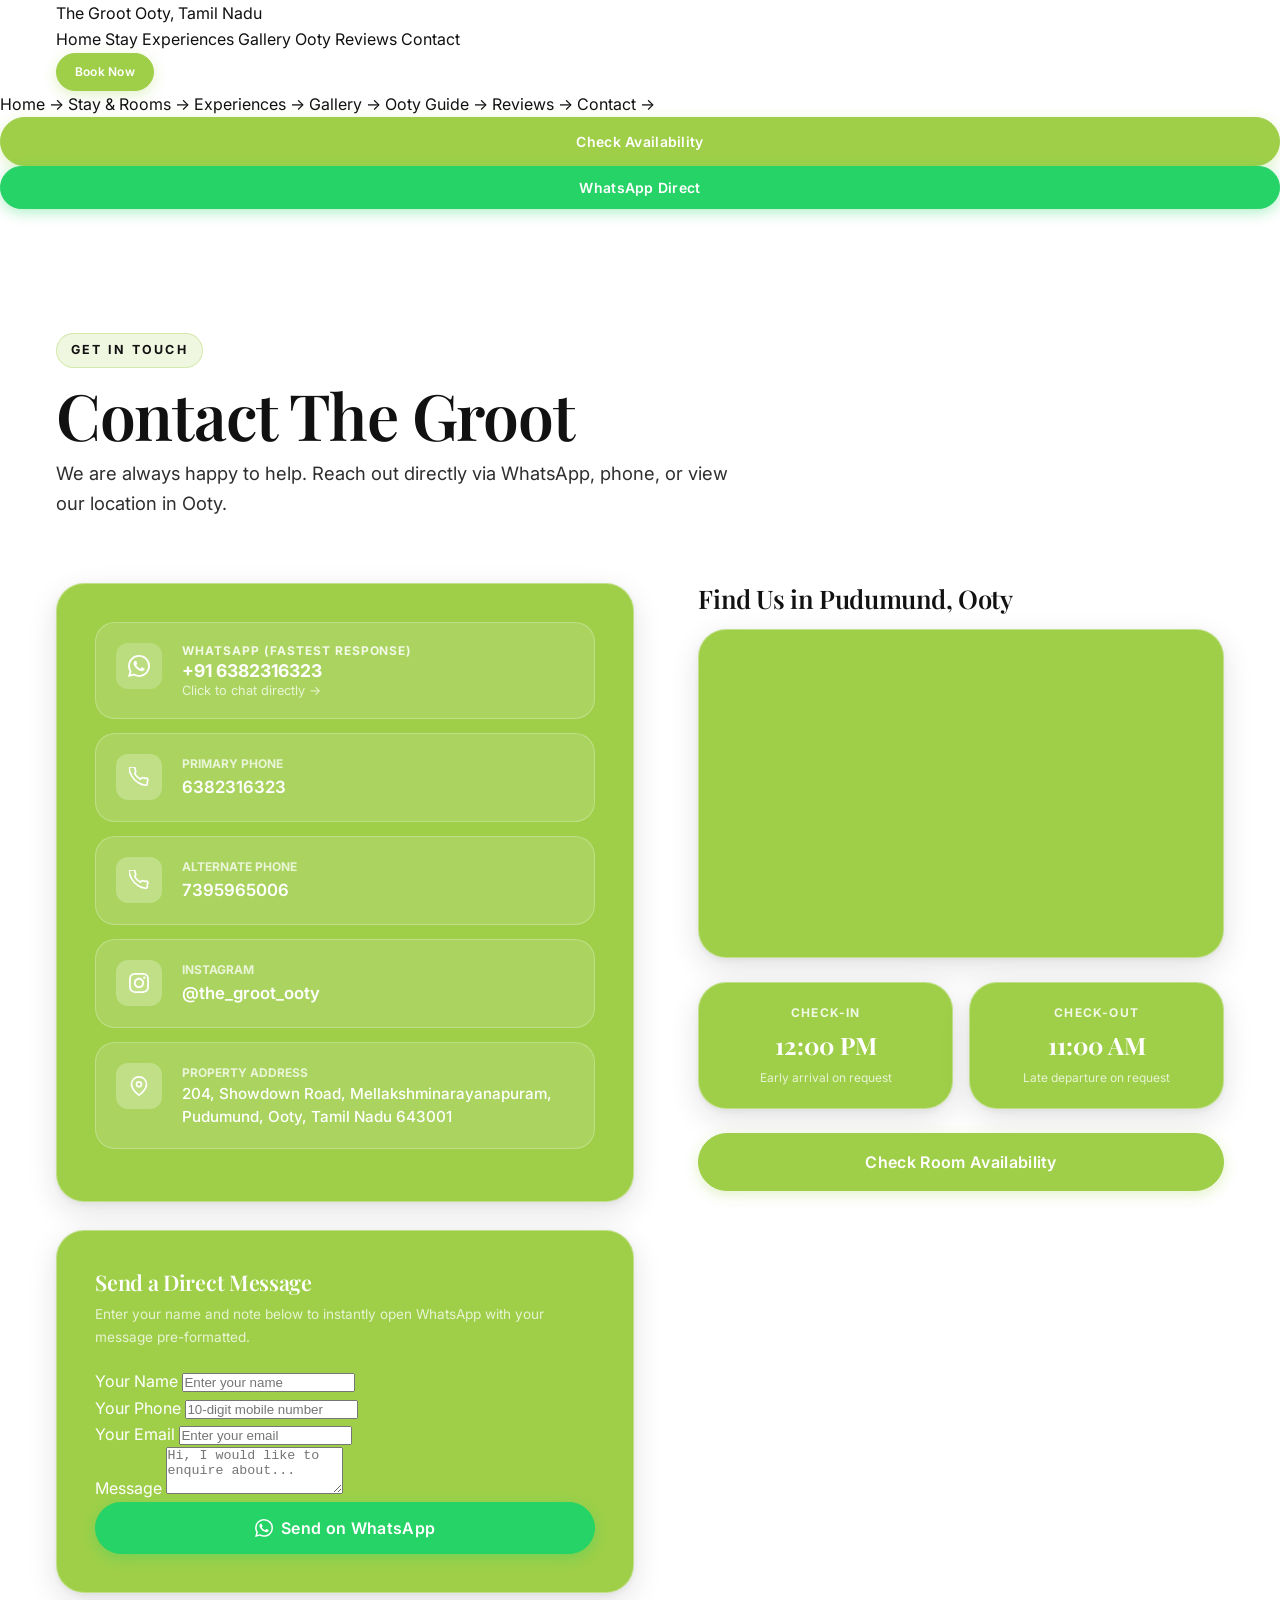
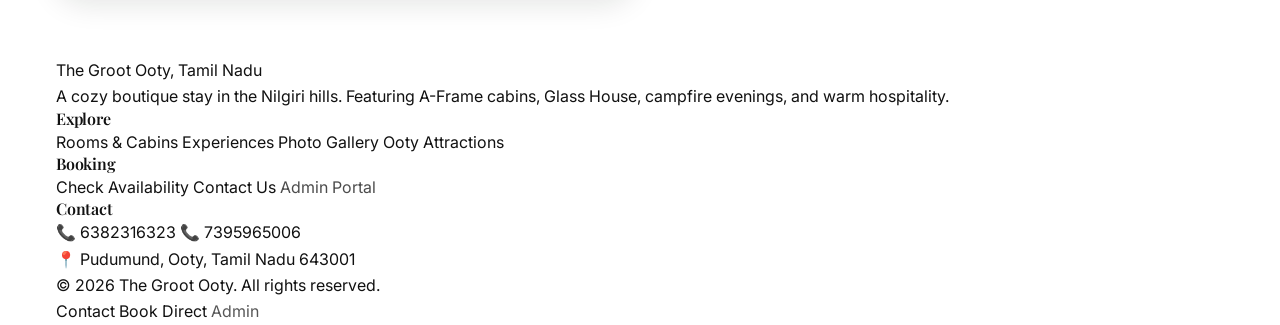
==== contact.html @ dcbe2dc9 "Update Groot Ooty website assets, styles, booking and features" ====
<!DOCTYPE html>
<html lang="en">
<head>
  <meta charset="UTF-8" />
  <meta name="viewport" content="width=device-width, initial-scale=1.0" />
  <title>Contact Us | The Groot Ooty</title>
  <meta name="description" content="Contact The Groot Ooty — Call, WhatsApp or locate our boutique property in Pudumund, Ooty, Tamil Nadu." />
  <link rel="icon" href="https://jritiortuorrpcfkoupf.supabase.co/storage/v1/object/public/gallery/IMG-20260821-WA0039_4k.webp" type="image/jpeg" />

  <link rel="preconnect" href="https://fonts.googleapis.com" />
  <link rel="preconnect" href="https://fonts.gstatic.com" crossorigin />

  <link rel="stylesheet" href="css/variables.css?v=3.1" />
  <link rel="stylesheet" href="css/base.css?v=3.1" />
  <link rel="stylesheet" href="css/animations.css?v=3.1" />
  <link rel="stylesheet" href="css/components.css?v=3.1" />
  <link rel="stylesheet" href="css/header.css?v=3.1" />
  <link rel="stylesheet" href="css/sections.css?v=3.1" />
  <link rel="stylesheet" href="css/footer.css?v=3.1" />

  <style>
    .contact-layout {
      display: grid;
      grid-template-columns: 1.1fr 1fr;
      gap: clamp(2.5rem, 5vw, 4.5rem);
      align-items: start;
      width: 100%;
      box-sizing: border-box;
    }
    .contact-method-card {
      display: flex;
      align-items: flex-start;
      gap: 1.25rem;
      padding: 1.25rem;
      background: rgba(255, 255, 255, 0.12);
      border: 1px solid rgba(255, 255, 255, 0.25);
      border-radius: var(--radius-lg);
      text-decoration: none;
      color: #FFFFFF;
      transition: all 0.2s ease;
      margin-bottom: 0.85rem;
      box-sizing: border-box;
      width: 100%;
      overflow-wrap: break-word;
      word-wrap: break-word;
    }
    .contact-method-card > div:last-child {
      flex: 1;
      min-width: 0;
    }
    .contact-method-card:hover {
      background: rgba(255, 255, 255, 0.22);
      transform: translateX(4px);
    }
    .contact-method-icon {
      width: 46px;
      height: 46px;
      border-radius: var(--radius-md);
      display: flex;
      align-items: center;
      justify-content: center;
      flex-shrink: 0;
    }
    .contact-method-icon.whatsapp {
      background: rgba(255, 255, 255, 0.2);
      color: #FFFFFF;
    }
    .contact-method-icon.phone {
      background: rgba(255, 255, 255, 0.25);
      color: #FFFFFF;
    }
    .contact-method-icon.instagram {
      background: rgba(255, 255, 255, 0.25);
      color: #FFFFFF;
    }
    .contact-method-icon.location {
      background: rgba(255, 255, 255, 0.25);
      color: #FFFFFF;
    }
    .map-frame {
      border-radius: var(--radius-xl);
      overflow: hidden;
      border: 1px solid var(--card-border);
      aspect-ratio: 16/10;
      box-shadow: var(--shadow-card);
      background: var(--card-bg);
      width: 100%;
      box-sizing: border-box;
    }
    .map-frame iframe {
      width: 100%;
      height: 100%;
      border: none;
    }
    .card-dark {
      width: 100%;
      box-sizing: border-box;
      max-width: 100%;
      overflow: hidden;
    }
    .card-dark .form-label {
      color: #FFFFFF;
    }
    @media(max-width:900px){
      .contact-layout { 
        grid-template-columns: 1fr; 
        gap: 2rem;
      }
      .contact-method-card {
        padding: 1rem;
        gap: 1rem;
      }
    }
  </style>
</head>
<body>

  <!-- Header -->
  <header id="site-header" role="banner">
    <div class="container header-inner">
      <a href="index.html" class="site-logo">
        <span class="logo-name">The Groot</span>
        <span class="logo-location">Ooty, Tamil Nadu</span>
      </a>
      <nav class="desktop-nav">
        <a href="index.html" class="nav-link">Home</a>
        <a href="rooms.html" class="nav-link">Stay</a>
        <a href="experiences.html" class="nav-link">Experiences</a>
        <a href="gallery.html" class="nav-link">Gallery</a>
        <a href="ooty.html" class="nav-link">Ooty</a>
        <a href="reviews.html" class="nav-link">Reviews</a>
        <a href="contact.html" class="nav-link active">Contact</a>
      </nav>
      <div class="header-actions">
        <a href="booking.html" class="btn btn-primary btn-sm">Book Now</a>
        <button class="hamburger" id="hamburger" aria-label="Open menu">
          <span class="hamburger-line"></span>
          <span class="hamburger-line"></span>
          <span class="hamburger-line"></span>
        </button>
      </div>
    </div>
  </header>

  <!-- Mobile Menu Drawer -->
  <div id="mobile-menu" class="mobile-menu" role="dialog">
    <nav class="mobile-menu-nav">
      <a href="index.html" class="mobile-nav-link">Home <span class="arrow">&rarr;</span></a>
      <a href="rooms.html" class="mobile-nav-link">Stay & Rooms <span class="arrow">&rarr;</span></a>
      <a href="experiences.html" class="mobile-nav-link">Experiences <span class="arrow">&rarr;</span></a>
      <a href="gallery.html" class="mobile-nav-link">Gallery <span class="arrow">&rarr;</span></a>
      <a href="ooty.html" class="mobile-nav-link">Ooty Guide <span class="arrow">&rarr;</span></a>
      <a href="reviews.html" class="mobile-nav-link">Reviews <span class="arrow">&rarr;</span></a>
      <a href="contact.html" class="mobile-nav-link active">Contact <span class="arrow">&rarr;</span></a>
    </nav>
    <div class="mobile-menu-actions">
      <a href="booking.html" class="btn btn-primary btn-block">Check Availability</a>
      <button onclick="quickWhatsApp()" class="btn btn-whatsapp btn-block">WhatsApp Direct</button>
    </div>
  </div>

  <!-- Contact Page Main -->
  <main class="section-pad-sm" style="padding-top: calc(var(--nav-height) + 3rem);">
    <div class="container">
      <div class="section-header" data-reveal="fade-up">
        <span class="section-overline">Get In Touch</span>
        <h1 class="display-lg" style="color:var(--color-obsidian); margin-bottom: 0.5rem;">Contact The Groot</h1>
        <p class="section-subtitle">We are always happy to help. Reach out directly via WhatsApp, phone, or view our location in Ooty.</p>
      </div>

      <div class="contact-layout">
        <!-- Left: Contact Details & Quick Message -->
        <div>
          <div class="card-dark" data-reveal="fade-up" style="margin-bottom: 1.75rem;">
            <!-- WhatsApp -->
            <button onclick="quickWhatsApp()" class="contact-method-card" style="width:100%; text-align:left; cursor:pointer;">
              <div class="contact-method-icon whatsapp">
                <svg xmlns="http://www.w3.org/2000/svg" width="22" height="22" viewBox="0 0 24 24" fill="currentColor"><path d="M17.472 14.382c-.297-.149-1.758-.867-2.03-.967-.273-.099-.471-.148-.67.15-.197.297-.767.966-.94 1.164-.173.199-.347.223-.644.075-.297-.15-1.255-.463-2.39-1.475-.883-.788-1.48-1.761-1.653-2.059-.173-.297-.018-.458.13-.606.134-.133.298-.347.446-.52.149-.174.198-.298.298-.497.099-.198.05-.371-.025-.52-.075-.149-.669-1.612-.916-2.207-.242-.579-.487-.5-.669-.51-.173-.008-.371-.01-.57-.01-.198 0-.52.074-.792.372-.272.297-1.04 1.016-1.04 2.479 0 1.462 1.065 2.875 1.213 3.074.149.198 2.096 3.2 5.077 4.487.709.306 1.262.489 1.694.625.712.227 1.36.195 1.871.118.571-.085 1.758-.719 2.006-1.413.248-.694.248-1.289.173-1.413-.074-.124-.272-.198-.57-.347m-5.421 7.403h-.004a9.87 9.87 0 01-5.031-1.378l-.361-.214-3.741.982.998-3.648-.235-.374a9.86 9.86 0 01-1.51-5.26c.001-5.45 4.436-9.884 9.888-9.884 2.64 0 5.122 1.03 6.988 2.898a9.825 9.825 0 012.893 6.994c-.003 5.45-4.437 9.884-9.885 9.884m8.413-18.297A11.815 11.815 0 0012.05 0C5.495 0 .16 5.335.157 11.892c0 2.096.547 4.142 1.588 5.945L.057 24l6.305-1.654a11.882 11.882 0 005.683 1.448h.005c6.554 0 11.89-5.335 11.893-11.893a11.821 11.821 0 00-3.48-8.413z"/></svg>
              </div>
              <div>
                <div style="font-size:0.75rem; color:rgba(255,255,255,0.85); font-weight:700; text-transform:uppercase; letter-spacing:0.08em;">WhatsApp (Fastest Response)</div>
                <div style="font-size:1.1rem; font-weight:700; color:#FFFFFF; margin:2px 0;">+91 6382316323</div>
                <div style="font-size:0.8rem; color:rgba(255,255,255,0.75);">Click to chat directly &rarr;</div>
              </div>
            </button>

            <!-- Phone 1 -->
            <a href="tel:6382316323" class="contact-method-card" data-phone="1">
              <div class="contact-method-icon phone">
                <svg xmlns="http://www.w3.org/2000/svg" width="20" height="20" viewBox="0 0 24 24" fill="none" stroke="currentColor" stroke-width="2"><path d="M22 16.92v3a2 2 0 01-2.18 2 19.79 19.79 0 01-8.63-3.07A19.5 19.5 0 013.07 10.2 19.79 19.79 0 01.22 2.18 2 2 0 012.18 0h3a2 2 0 012 1.72c.127.96.361 1.903.7 2.81a2 2 0 01-.45 2.11L6.91 7.91a16 16 0 006.72 6.72l1.27-1.27a2 2 0 012.11-.45c.907.339 1.85.573 2.81.7A2 2 0 0122 16.92z"/></svg>
              </div>
              <div>
                <div style="font-size:0.75rem; color:rgba(255,255,255,0.75); font-weight:700; text-transform:uppercase;">Primary Phone</div>
                <div style="font-size:1.05rem; font-weight:600; color:#FFFFFF;">6382316323</div>
              </div>
            </a>

            <!-- Phone 2 -->
            <a href="tel:7395965006" class="contact-method-card" data-phone="2">
              <div class="contact-method-icon phone">
                <svg xmlns="http://www.w3.org/2000/svg" width="20" height="20" viewBox="0 0 24 24" fill="none" stroke="currentColor" stroke-width="2"><path d="M22 16.92v3a2 2 0 01-2.18 2 19.79 19.79 0 01-8.63-3.07A19.5 19.5 0 013.07 10.2 19.79 19.79 0 01.22 2.18 2 2 0 012.18 0h3a2 2 0 012 1.72c.127.96.361 1.903.7 2.81a2 2 0 01-.45 2.11L6.91 7.91a16 16 0 006.72 6.72l1.27-1.27a2 2 0 012.11-.45c.907.339 1.85.573 2.81.7A2 2 0 0122 16.92z"/></svg>
              </div>
              <div>
                <div style="font-size:0.75rem; color:rgba(255,255,255,0.75); font-weight:700; text-transform:uppercase;">Alternate Phone</div>
                <div style="font-size:1.05rem; font-weight:600; color:#FFFFFF;">7395965006</div>
              </div>
            </a>

            <!-- Instagram -->
            <a href="https://www.instagram.com/the_groot_ooty/" target="_blank" rel="noopener noreferrer" class="contact-method-card">
              <div class="contact-method-icon instagram">
                <svg xmlns="http://www.w3.org/2000/svg" width="20" height="20" viewBox="0 0 24 24" fill="currentColor"><path d="M12 2.163c3.204 0 3.584.012 4.85.07 3.252.148 4.771 1.691 4.919 4.919.058 1.265.069 1.645.069 4.849 0 3.205-.012 3.584-.069 4.849-.149 3.225-1.664 4.771-4.919 4.919-1.266.058-1.644.07-4.85.07-3.204 0-3.584-.012-4.849-.07-3.26-.149-4.771-1.699-4.919-4.92-.058-1.265-.07-1.644-.07-4.849 0-3.204.013-3.583.07-4.849.149-3.227 1.664-4.771 4.919-4.919 1.266-.057 1.645-.069 4.849-.069zm0-2.163c-3.259 0-3.667.014-4.947.072-4.358.2-6.78 2.618-6.98 6.98-.059 1.281-.073 1.689-.073 4.948 0 3.259.014 3.668.072 4.948.2 4.358 2.618 6.78 6.98 6.98 1.281.058 1.689.072 4.948.072 3.259 0 3.668-.014 4.948-.072 4.354-.2 6.782-2.618 6.979-6.98.059-1.28.073-1.689.073-4.948 0-3.259-.014-3.667-.072-4.947-.196-4.354-2.617-6.78-6.979-6.98-1.281-.059-1.69-.073-4.949-.073zm0 5.838c-3.403 0-6.162 2.759-6.162 6.162s2.759 6.163 6.162 6.163 6.162-2.759 6.162-6.163c0-3.403-2.759-6.162-6.162-6.162zm0 10.162c-2.209 0-4-1.79-4-4 0-2.209 1.791-4 4-4s4 1.791 4 4c0 2.21-1.791 4-4 4zm6.406-11.845c-.796 0-1.441.645-1.441 1.44s.645 1.44 1.441 1.44c.795 0 1.439-.645 1.439-1.44s-.644-1.44-1.439-1.44z"/></svg>
              </div>
              <div>
                <div style="font-size:0.75rem; color:rgba(255,255,255,0.75); font-weight:700; text-transform:uppercase;">Instagram</div>
                <div style="font-size:1.05rem; font-weight:600; color:#FFFFFF;">@the_groot_ooty</div>
              </div>
            </a>

            <!-- Address -->
            <div class="contact-method-card" style="cursor:default;">
              <div class="contact-method-icon location">
                <svg xmlns="http://www.w3.org/2000/svg" width="20" height="20" viewBox="0 0 24 24" fill="none" stroke="currentColor" stroke-width="2"><path d="M21 10c0 7-9 13-9 13s-9-6-9-13a9 9 0 0118 0z"/><circle cx="12" cy="10" r="3"/></svg>
              </div>
              <div>
                <div style="font-size:0.75rem; color:rgba(255,255,255,0.75); font-weight:700; text-transform:uppercase;">Property Address</div>
                <div style="font-size:0.95rem; font-weight:500; color:#FFFFFF; line-height:1.5;">
                  204, Showdown Road, Mellakshminarayanapuram, Pudumund, Ooty, Tamil Nadu 643001
                </div>
              </div>
            </div>
          </div>

          <!-- Quick Message Box -->
          <div class="card-dark" data-reveal="fade-up" data-delay="100">
            <h3 style="font-family:var(--font-display); font-size:1.35rem; color:#FFFFFF; margin-bottom:0.5rem;">
              Send a Direct Message
            </h3>
            <p style="font-size:0.85rem; color:rgba(255,255,255,0.75); margin-bottom:1.25rem;">
              Enter your name and note below to instantly open WhatsApp with your message pre-formatted.
            </p>
            <div class="form-group">
              <label class="form-label" for="contact-name">Your Name</label>
              <input type="text" class="form-control" id="contact-name" placeholder="Enter your name" />
            </div>
            <div class="form-group">
              <label class="form-label" for="contact-phone">Your Phone</label>
              <input type="tel" class="form-control" id="contact-phone" placeholder="10-digit mobile number" />
            </div>
            <div class="form-group">
              <label class="form-label" for="contact-email">Your Email</label>
              <input type="email" class="form-control" id="contact-email" placeholder="Enter your email" />
            </div>
            <div class="form-group">
              <label class="form-label" for="contact-message">Message</label>
              <textarea class="form-control" id="contact-message" rows="3" placeholder="Hi, I would like to enquire about..."></textarea>
            </div>
            <div id="contact-feedback" style="display:none; font-size:0.85rem; padding:10px; border-radius:var(--radius-md); margin-bottom:1rem; text-align:center;"></div>
            <button class="btn btn-whatsapp btn-block btn-lg" id="contact-submit" onclick="sendContactMessage()">
              <svg xmlns="http://www.w3.org/2000/svg" viewBox="0 0 24 24"><path d="M17.472 14.382c-.297-.149-1.758-.867-2.03-.967-.273-.099-.471-.148-.67.15-.197.297-.767.966-.94 1.164-.173.199-.347.223-.644.075-.297-.15-1.255-.463-2.39-1.475-.883-.788-1.48-1.761-1.653-2.059-.173-.297-.018-.458.13-.606.134-.133.298-.347.446-.52.149-.174.198-.298.298-.497.099-.198.05-.371-.025-.52-.075-.149-.669-1.612-.916-2.207-.242-.579-.487-.5-.669-.51-.173-.008-.371-.01-.57-.01-.198 0-.52.074-.792.372-.272.297-1.04 1.016-1.04 2.479 0 1.462 1.065 2.875 1.213 3.074.149.198 2.096 3.2 5.077 4.487.709.306 1.262.489 1.694.625.712.227 1.36.195 1.871.118.571-.085 1.758-.719 2.006-1.413.248-.694.248-1.289.173-1.413-.074-.124-.272-.198-.57-.347m-5.421 7.403h-.004a9.87 9.87 0 01-5.031-1.378l-.361-.214-3.741.982.998-3.648-.235-.374a9.86 9.86 0 01-1.51-5.26c.001-5.45 4.436-9.884 9.888-9.884 2.64 0 5.122 1.03 6.988 2.898a9.825 9.825 0 012.893 6.994c-.003 5.45-4.437 9.884-9.885 9.884m8.413-18.297A11.815 11.815 0 0012.05 0C5.495 0 .16 5.335.157 11.892c0 2.096.547 4.142 1.588 5.945L.057 24l6.305-1.654a11.882 11.882 0 005.683 1.448h.005c6.554 0 11.89-5.335 11.893-11.893a11.821 11.821 0 00-3.48-8.413z"/></svg>
              Send on WhatsApp
            </button>
          </div>
        </div>

        <!-- Right: Map Embed & Directions -->
        <div>
          <div data-reveal="fade-left">
            <h2 style="font-family:var(--font-display); font-size:1.6rem; color:var(--color-obsidian); margin-bottom:1rem;">
              Find Us in Pudumund, Ooty
            </h2>
            <div class="map-frame" style="margin-bottom:1.5rem;">
              <iframe
                src="https://maps.google.com/maps?q=11.4067,76.7032&z=15&output=embed"
                title="The Groot Ooty location map"
                loading="lazy"
                allowfullscreen
              ></iframe>
            </div>

            <!-- Check-in Cards -->
            <div style="display:grid; grid-template-columns:1fr 1fr; gap:1rem; margin-bottom:1.5rem;">
              <div class="card-dark" style="text-align:center; padding:1.25rem;">
                <div style="font-size:0.75rem; font-weight:700; text-transform:uppercase; letter-spacing:0.1em; color:rgba(255,255,255,0.85); margin-bottom:0.25rem;">Check-in</div>
                <div style="font-family:var(--font-display); font-size:1.5rem; font-weight:700; color:#FFFFFF;">12:00 PM</div>
                <div style="font-size:0.75rem; color:rgba(255,255,255,0.75); margin-top:2px;">Early arrival on request</div>
              </div>

              <div class="card-dark" style="text-align:center; padding:1.25rem;">
                <div style="font-size:0.75rem; font-weight:700; text-transform:uppercase; letter-spacing:0.1em; color:rgba(255,255,255,0.85); margin-bottom:0.25rem;">Check-out</div>
                <div style="font-family:var(--font-display); font-size:1.5rem; font-weight:700; color:#FFFFFF;">11:00 AM</div>
                <div style="font-size:0.75rem; color:rgba(255,255,255,0.75); margin-top:2px;">Late departure on request</div>
              </div>
            </div>

            <a href="booking.html" class="btn btn-primary btn-block btn-lg">Check Room Availability</a>
          </div>
        </div>
      </div>
    </div>
  </main>

  <!-- Footer -->
  <footer id="site-footer" role="contentinfo">
    <div class="container">
      <div class="footer-grid">
        <div class="footer-brand">
          <a href="index.html" class="site-logo">
            <span class="logo-name">The Groot</span>
            <span class="logo-location">Ooty, Tamil Nadu</span>
          </a>
          <p class="footer-brand-desc">A cozy boutique stay in the Nilgiri hills. Featuring A-Frame cabins, Glass House, campfire evenings, and warm hospitality.</p>
        </div>
        <div>
          <h4 class="footer-title">Explore</h4>
          <nav class="footer-nav">
            <a href="rooms.html" class="footer-link">Rooms & Cabins</a>
            <a href="experiences.html" class="footer-link">Experiences</a>
            <a href="gallery.html" class="footer-link">Photo Gallery</a>
            <a href="ooty.html" class="footer-link">Ooty Attractions</a>
          </nav>
        </div>
        <div>
          <h4 class="footer-title">Booking</h4>
          <nav class="footer-nav">
            <a href="booking.html" class="footer-link">Check Availability</a>
            <a href="contact.html" class="footer-link">Contact Us</a>
            <a href="admin.html" class="footer-link" style="opacity:0.75;">Admin Portal</a>
          </nav>
        </div>
        <div>
          <h4 class="footer-title">Contact</h4>
          <div class="footer-nav">
            <a href="tel:6382316323" class="footer-contact-item" data-phone="1">📞 6382316323</a>
            <a href="tel:7395965006" class="footer-contact-item" data-phone="2">📞 7395965006</a>
            <div class="footer-contact-item">📍 Pudumund, Ooty, Tamil Nadu 643001</div>
          </div>
        </div>
      </div>
      <div class="footer-bottom">
        <p>&copy; 2026 The Groot Ooty. All rights reserved.</p>
        <div class="footer-bottom-links">
          <a href="contact.html" class="footer-bottom-link">Contact</a>
          <a href="booking.html" class="footer-bottom-link">Book Direct</a>
          <a href="admin.html" class="footer-bottom-link" style="opacity:0.7;">Admin</a>
        </div>
      </div>
    </div>
  </footer>

  <script type="module" src="js/store.js"></script>
  <script src="js/config.js"></script>
  <script src="js/whatsapp.js"></script>
  <script src="js/main.js"></script>
  <script type="module">
    import { supabase } from './js/supabase.js';

    window.sendContactMessage = async function() {
      const name = document.getElementById('contact-name').value.trim();
      const phone = document.getElementById('contact-phone').value.trim();
      const email = document.getElementById('contact-email').value.trim();
      const msg = document.getElementById('contact-message').value.trim();
      const btn = document.getElementById('contact-submit');
      const feedback = document.getElementById('contact-feedback');

      const showFeedback = (text, isError) => {
        feedback.style.display = 'block';
        feedback.style.backgroundColor = isError ? 'rgba(255,82,82,0.1)' : 'rgba(159,207,73,0.1)';
        feedback.style.color = isError ? '#ff5252' : '#9FCF49';
        feedback.style.border = `1px solid ${isError ? '#ff5252' : '#9FCF49'}`;
        feedback.innerText = text;
      };

      if (!name) return showFeedback('Please enter your name.', true);
      
      const phoneRegex = /^[0-9]{10}$/;
      if (!phone || !phoneRegex.test(phone.replace(/[^0-9]/g, ''))) {
        return showFeedback('Please enter a valid 10-digit phone number.', true);
      }
      
      const emailRegex = /^[^\s@]+@[^\s@]+\.[^\s@]+$/;
      if (!email || !emailRegex.test(email)) {
        return showFeedback('Please enter a valid email address.', true);
      }
      
      if (!msg) return showFeedback('Please write your message.', true);

      // Loading state
      btn.disabled = true;
      const originalBtnHtml = btn.innerHTML;
      btn.innerHTML = 'Sending...';
      feedback.style.display = 'none';

      try {
        const { data, error } = await supabase
          .from("enquiries")
          .insert([{
            name: name,
            phone: phone,
            email: email,
            message: msg,
            source: "website_contact",
            status: "new"
          }]);

        if (error) throw error;

        showFeedback('Message sent successfully! Redirecting to WhatsApp...', false);
        
        const full = `Hi The Groot! I'm ${name}.\n\nPhone: ${phone}\nEmail: ${email}\n\n${msg}`;
        
        setTimeout(() => {
            window.open(`https://wa.me/${window.CONFIG ? window.CONFIG.WHATSAPP_NUMBER : '916382316323'}?text=${encodeURIComponent(full)}`, '_blank');
            document.getElementById('contact-name').value = '';
            document.getElementById('contact-phone').value = '';
            document.getElementById('contact-email').value = '';
            document.getElementById('contact-message').value = '';
            btn.disabled = false;
            btn.innerHTML = originalBtnHtml;
        }, 1000);

      } catch (err) {
        showFeedback('Unable to send your enquiry. Please try again.', true);
        btn.disabled = false;
        btn.innerHTML = originalBtnHtml;
      }
    };
  </script>
</body>
</html>
---- css/variables.css ----
/* =========================================================
   THE GROOT OOTY — Design Tokens & Variables
   Theme: Strict White & Lime Green (#9FCF49)
   ========================================================= */

:root {
  /* --- Primary Brand Color (Secondary / Accents / Cards) --- */
  --color-mantis:          #9FCF49;
  
  /* --- Global Backgrounds (Primary Color = WHITE) --- */
  --bg-primary:            #FFFFFF;
  --bg-page:               #FFFFFF;
  --bg-section:            #FFFFFF;
  --bg-light:              #FFFFFF;
  --bg-dark:               #FFFFFF;

  /* --- Surface / Card Colors (Groot Green #9FCF49) --- */
  --card-bg:               #9FCF49;
  --card-bg-elevated:      #9FCF49;
  --color-forest-deep:     #9FCF49;
  --color-forest:          #9FCF49;
  --color-forest-card:     #9FCF49;
  --color-forest-surface:  #9FCF49;
  --color-charcoal:        #9FCF49;
  --color-charcoal-soft:   #9FCF49;

  /* --- Neutral Dark Accent (For Text & Headings on White) --- */
  --color-obsidian:        #111111;
  --color-cream:           #FFFFFF;
  --color-cream-warm:      #FFFFFF;
  --color-warm-white:      #FFFFFF;
  --color-linen:           #FFFFFF;
  --color-bronze:          #9FCF49;
  --color-bronze-light:    #9FCF49;
  --color-gold:            #FFFFFF;
  --color-gold-subtle:     transparent;
  --color-gold-glow:       transparent;
  --color-whatsapp:        #25D366;
  --color-whatsapp-hover:  #1EBE5D;

  /* --- Text Tokens (High Contrast) --- */
  /* On White Background */
  --text-primary:          #111111;
  --text-secondary:        rgba(17, 17, 17, 0.88);
  --text-muted:            rgba(17, 17, 17, 0.65);
  --text-dark:             #111111;
  --text-dark-secondary:   rgba(17, 17, 17, 0.80);

  /* On Green Cards & Surfaces */
  --card-border:           rgba(255, 255, 255, 0.35);
  --card-border-subtle:    rgba(255, 255, 255, 0.20);
  --card-text:             #FFFFFF;
  --card-text-muted:       rgba(255, 255, 255, 0.92);

  /* On Full-bleed Photography / Parallax */
  --text-on-image:         #FFFFFF;
  --text-on-image-muted:   rgba(255, 255, 255, 0.88);

  /* --- Interactive Buttons --- */
  --btn-primary-bg:        #9FCF49;
  --btn-primary-text:      #FFFFFF;
  --btn-primary-hover:     #8EBF3E;
  --btn-outline-border:    #9FCF49;
  --btn-outline-text:      #9FCF49;
  --btn-outline-hover-bg:  #9FCF49;
  --btn-outline-hover-text:#FFFFFF;

  /* --- Borders & Shadows --- */
  --border-dark:           rgba(17, 17, 17, 0.12);
  --border-light:          rgba(159, 207, 73, 0.25);
  --border-glow:           rgba(159, 207, 73, 0.35);

  --shadow-sm:             0 2px 8px rgba(0, 0, 0, 0.06);
  --shadow-md:             0 8px 24px rgba(0, 0, 0, 0.10);
  --shadow-lg:             0 18px 45px rgba(0, 0, 0, 0.14);
  --shadow-card:           0 10px 30px rgba(17, 27, 18, 0.12), 0 2px 6px rgba(0, 0, 0, 0.05);
  --shadow-floating:       0 20px 50px rgba(0, 0, 0, 0.18);

  /* --- Typography --- */
  --font-display:          'Playfair Display', Georgia, serif;
  --font-body:             'Inter', -apple-system, BlinkMacSystemFont, 'Segoe UI', Roboto, sans-serif;

  --text-xs:    0.75rem;   /* 12px */
  --text-sm:    0.875rem;  /* 14px */
  --text-base:  1rem;      /* 16px */
  --text-md:    1.125rem;  /* 18px */
  --text-lg:    1.25rem;   /* 20px */
  --text-xl:    1.5rem;    /* 24px */
  --text-2xl:   1.875rem;  /* 30px */
  --text-3xl:   2.25rem;   /* 36px */
  --text-4xl:   3rem;      /* 48px */
  --text-5xl:   3.75rem;   /* 60px */
  --text-6xl:   4.5rem;    /* 72px */

  /* --- Spacing --- */
  --space-1:    0.25rem;
  --space-2:    0.5rem;
  --space-3:    0.75rem;
  --space-4:    1rem;
  --space-5:    1.25rem;
  --space-6:    1.5rem;
  --space-8:    2rem;
  --space-10:   2.5rem;
  --space-12:   3rem;
  --space-16:   4rem;
  --space-20:   5rem;
  --space-24:   6rem;
  --space-32:   8rem;

  /* --- Radii --- */
  --radius-sm:  6px;
  --radius-md:  12px;
  --radius-lg:  20px;
  --radius-xl:  28px;
  --radius-2xl: 32px;
  --radius-full:9999px;

  /* --- Layout --- */
  --container-max:  1280px;
  --container-pad:  clamp(1.25rem, 5vw, 3.5rem);
  --nav-height:     76px;
  --section-pad:    clamp(4rem, 8vw, 7rem);

  /* --- Transitions & Motion --- */
  --ease-snappy: cubic-bezier(0.16, 1, 0.3, 1);
  --ease-smooth: cubic-bezier(0.25, 1, 0.5, 1);
  --dur-fast:    200ms;
  --dur-base:    400ms;
  --dur-slow:    700ms;
}

/* Accessibility: Reduced Motion */
@media (prefers-reduced-motion: reduce) {
  :root {
    --dur-fast: 0ms;
    --dur-base: 0ms;
    --dur-slow: 0ms;
  }
}
---- css/base.css ----
/* =========================================================
   THE GROOT OOTY — Base, Reset & Typography
   ========================================================= */

@import url('https://fonts.googleapis.com/css2?family=Inter:wght@300;400;500;600;700&family=Playfair+Display:ital,wght@0,400;0,500;0,600;0,700;1,400;1,600&display=swap');

*, *::before, *::after {
  box-sizing: border-box;
  margin: 0;
  padding: 0;
}

html {
  scroll-behavior: smooth;
  scroll-padding-top: calc(var(--nav-height) + 16px);
  font-size: 16px;
  -webkit-text-size-adjust: 100%;
  overflow-x: hidden;
}

body {
  font-family: var(--font-body);
  background-color: var(--bg-page);
  color: var(--text-primary);
  line-height: 1.65;
  -webkit-font-smoothing: antialiased;
  -moz-osx-font-smoothing: grayscale;
  overflow-x: hidden;
  min-height: 100vh;
}

/* Custom Scrollbar */
::-webkit-scrollbar {
  width: 8px;
}
::-webkit-scrollbar-track {
  background: #FFFFFF;
}
::-webkit-scrollbar-thumb {
  background: var(--color-mantis);
  border-radius: 4px;
}
::-webkit-scrollbar-thumb:hover {
  background: #8EBF3E;
}

/* Focus outline */
:focus-visible {
  outline: 2px solid var(--color-obsidian);
  outline-offset: 3px;
  border-radius: 4px;
}

/* 4K Image Rendering Rules */
img {
  display: block;
  max-width: 100%;
  height: auto;
  image-rendering: auto;
  -webkit-backface-visibility: hidden;
  backface-visibility: hidden;
}

a {
  color: inherit;
  text-decoration: none;
}

ul, ol {
  list-style: none;
}

button {
  cursor: pointer;
  border: none;
  background: none;
  font-family: inherit;
}

/* =========================================================
   Typography
   ========================================================= */

h1, h2, h3, h4, h5, h6 {
  font-family: var(--font-display);
  color: var(--text-primary);
  line-height: 1.18;
  font-weight: 600;
  letter-spacing: -0.015em;
}

.display-xl {
  font-family: var(--font-display);
  font-size: clamp(3rem, 7.5vw, 6rem);
  line-height: 1.05;
  font-weight: 700;
  letter-spacing: -0.025em;
}

.display-lg {
  font-family: var(--font-display);
  font-size: clamp(2.25rem, 5vw, 4.25rem);
  line-height: 1.1;
  font-weight: 600;
  letter-spacing: -0.02em;
}

.display-md {
  font-family: var(--font-display);
  font-size: clamp(1.75rem, 3.8vw, 3rem);
  line-height: 1.16;
  font-weight: 600;
}

.display-sm {
  font-family: var(--font-display);
  font-size: clamp(1.35rem, 2.5vw, 2rem);
  line-height: 1.25;
  font-weight: 500;
}

/* Section Overline / Eyebrow */
.section-overline {
  display: inline-flex;
  align-items: center;
  gap: var(--space-2);
  font-family: var(--font-body);
  font-size: 0.78rem;
  font-weight: 700;
  letter-spacing: 0.18em;
  text-transform: uppercase;
  color: #111111;
  background: rgba(159, 207, 73, 0.16);
  padding: 6px 14px;
  border-radius: var(--radius-full);
  margin-bottom: var(--space-3);
  border: 1px solid rgba(159, 207, 73, 0.35);
}

.section-overline.on-dark {
  color: #FFFFFF;
  background: rgba(255, 255, 255, 0.15);
  border-color: rgba(255, 255, 255, 0.25);
}

.section-title {
  font-family: var(--font-display);
  font-size: clamp(2rem, 4.5vw, 3.25rem);
  line-height: 1.15;
  font-weight: 600;
  color: #111111;
  margin-bottom: var(--space-4);
}

.section-title.on-dark {
  color: #FFFFFF;
}

.section-subtitle {
  font-size: clamp(1rem, 1.6vw, 1.15rem);
  color: var(--text-secondary);
  line-height: 1.65;
  font-weight: 400;
  max-width: 680px;
}

.section-subtitle.center {
  margin-left: auto;
  margin-right: auto;
}

.section-subtitle.on-dark {
  color: var(--card-text-muted);
}

.section-header {
  margin-bottom: clamp(2.5rem, 5vw, 4rem);
}

.section-header.center {
  text-align: center;
}

/* =========================================================
   Layout Utilities
   ========================================================= */

.container {
  max-width: var(--container-max);
  margin: 0 auto;
  padding: 0 var(--container-pad);
}

.section-pad {
  padding-top: var(--section-pad);
  padding-bottom: var(--section-pad);
}

.section-pad-sm {
  padding-top: clamp(2.5rem, 5vw, 4rem);
  padding-bottom: clamp(2.5rem, 5vw, 4rem);
}

.flex { display: flex; }
.flex-col { flex-direction: column; }
.items-center { align-items: center; }
.justify-between { justify-content: space-between; }
.justify-center { justify-content: center; }
.gap-2 { gap: var(--space-2); }
.gap-4 { gap: var(--space-4); }
.gap-6 { gap: var(--space-6); }
.gap-8 { gap: var(--space-8); }
.flex-wrap { flex-wrap: wrap; }

.text-center { text-align: center; }
.text-right { text-align: right; }
.relative { position: relative; }
.overflow-hidden { overflow: hidden; }

@media (max-width: 640px) {
  .hide-mobile { display: none !important; }
}
@media (min-width: 641px) {
  .hide-desktop { display: none !important; }
}
---- css/components.css ----
/* =========================================================
   THE GROOT OOTY — Components (Buttons, Cards, Badges, Forms)
   ========================================================= */

/* ---------------------------------------------------------
   BUTTONS
   --------------------------------------------------------- */

.btn {
  display: inline-flex;
  align-items: center;
  justify-content: center;
  gap: var(--space-2);
  padding: 12px 26px;
  font-family: var(--font-body);
  font-size: var(--text-sm);
  font-weight: 600;
  letter-spacing: 0.02em;
  border-radius: var(--radius-full);
  transition: all var(--dur-fast) var(--ease-snappy);
  cursor: pointer;
  white-space: nowrap;
  text-decoration: none;
  border: 1.5px solid transparent;
  box-sizing: border-box;
}

.btn:active {
  transform: scale(0.97);
}

/* Primary Button (Mantis Green on White Page, High Contrast) */
.btn-primary {
  background-color: var(--color-mantis);
  color: #FFFFFF;
  border-color: var(--color-mantis);
  box-shadow: 0 4px 14px rgba(159, 207, 73, 0.30);
}

.btn-primary:hover {
  background-color: #8EBF3E;
  border-color: #8EBF3E;
  color: #FFFFFF;
  box-shadow: 0 6px 20px rgba(159, 207, 73, 0.40);
  transform: translateY(-2px);
}

/* Outline Button (Dark High-Contrast Border) */
.btn-outline {
  background-color: transparent;
  color: var(--text-primary);
  border-color: var(--text-primary);
}

.btn-outline:hover {
  background-color: var(--text-primary);
  color: #FFFFFF;
  transform: translateY(-2px);
  box-shadow: 0 4px 14px rgba(0, 0, 0, 0.15);
}

/* Outline on Dark / Image */
.btn-outline-light {
  background-color: transparent;
  color: #FFFFFF;
  border-color: rgba(255, 255, 255, 0.5);
}

.btn-outline-light:hover {
  background-color: #FFFFFF;
  color: #111111;
  border-color: #FFFFFF;
  transform: translateY(-2px);
}

/* WhatsApp Direct Button */
.btn-whatsapp {
  background-color: var(--color-whatsapp);
  color: #FFFFFF;
  border-color: var(--color-whatsapp);
  box-shadow: 0 4px 14px rgba(37, 211, 102, 0.35);
}

.btn-whatsapp:hover {
  background-color: var(--color-whatsapp-hover);
  border-color: var(--color-whatsapp-hover);
  color: #FFFFFF;
  box-shadow: 0 6px 20px rgba(37, 211, 102, 0.45);
  transform: translateY(-2px);
}

.btn-whatsapp svg {
  width: 18px;
  height: 18px;
  fill: currentColor;
  flex-shrink: 0;
}

/* Ghost Button */
.btn-ghost {
  background-color: rgba(159, 207, 73, 0.12);
  color: var(--text-primary);
  border-color: rgba(159, 207, 73, 0.25);
}

.btn-ghost:hover {
  background-color: var(--color-mantis);
  color: #FFFFFF;
  border-color: var(--color-mantis);
  transform: translateY(-2px);
}

/* Button Sizes */
.btn-sm {
  padding: 8px 18px;
  font-size: var(--text-xs);
}

.btn-lg {
  padding: 15px 32px;
  font-size: var(--text-base);
}

.btn-xl {
  padding: 18px 40px;
  font-size: var(--text-md);
}

.btn-block {
  width: 100%;
}

/* ---------------------------------------------------------
   CARDS & CONTAINERS
   --------------------------------------------------------- */

.card-dark {
  background: var(--card-bg);
  border: 1px solid var(--card-border);
  border-radius: var(--radius-xl);
  padding: clamp(1.5rem, 3vw, 2.5rem);
  color: var(--card-text);
  box-shadow: var(--shadow-card);
  transition: transform var(--dur-base) var(--ease-snappy),
              box-shadow var(--dur-base) var(--ease-snappy);
}

.card-dark:hover {
  transform: translateY(-4px);
  box-shadow: var(--shadow-lg);
}

/* Room Cards */
.room-card {
  position: relative;
  display: flex;
  flex-direction: column;
  background: var(--card-bg);
  border: 1px solid var(--card-border);
  border-radius: var(--radius-xl);
  overflow: hidden;
  box-shadow: var(--shadow-card);
  color: var(--card-text);
  text-decoration: none;
  transition: transform var(--dur-base) var(--ease-snappy),
              box-shadow var(--dur-base) var(--ease-snappy);
}

.room-card:hover {
  transform: translateY(-6px);
  box-shadow: var(--shadow-lg);
}

.room-card-img-wrap {
  position: relative;
  width: 100%;
  aspect-ratio: 4/3;
  overflow: hidden;
  background: var(--card-bg);
}

.room-card-img-wrap img {
  width: 100%;
  height: 100%;
  object-fit: cover;
  object-position: center;
  transition: transform 0.6s var(--ease-snappy);
}

.room-card:hover .room-card-img-wrap img {
  transform: scale(1.06);
}

.room-card-gradient {
  position: absolute;
  inset: 0;
  background: linear-gradient(
    to top,
    rgba(17, 27, 18, 0.75) 0%,
    rgba(17, 27, 18, 0.15) 50%,
    transparent 100%
  );
  pointer-events: none;
}

.room-card-badge {
  position: absolute;
  top: 14px;
  right: 14px;
  background: rgba(17, 27, 18, 0.85);
  backdrop-filter: blur(10px);
  color: #FFFFFF;
  font-size: 0.72rem;
  font-weight: 700;
  letter-spacing: 0.12em;
  text-transform: uppercase;
  padding: 5px 12px;
  border-radius: var(--radius-full);
  border: 1px solid rgba(255, 255, 255, 0.20);
  z-index: 2;
}

.room-card-info {
  padding: 1.5rem;
  display: flex;
  flex-direction: column;
  flex-grow: 1;
}

.room-card-name {
  font-family: var(--font-display);
  font-size: 1.45rem;
  font-weight: 600;
  color: #FFFFFF;
  margin-bottom: 0.5rem;
}

.room-card-desc {
  font-size: var(--text-sm);
  color: var(--card-text-muted);
  line-height: 1.55;
  margin-bottom: 1.25rem;
  flex-grow: 1;
}

.room-card-features {
  display: flex;
  flex-wrap: wrap;
  gap: 0.5rem;
  margin-bottom: 1.25rem;
}

.feature-tag {
  display: inline-flex;
  align-items: center;
  gap: 4px;
  font-size: 0.75rem;
  font-weight: 500;
  color: #FFFFFF;
  background: rgba(255, 255, 255, 0.20);
  padding: 4px 10px;
  border-radius: var(--radius-full);
  border: 1px solid rgba(255, 255, 255, 0.28);
}

.room-card-footer {
  display: flex;
  align-items: center;
  justify-content: space-between;
  padding-top: 1rem;
  border-top: 1px solid rgba(255, 255, 255, 0.20);
  margin-top: auto;
}

.room-card-cta {
  display: inline-flex;
  align-items: center;
  gap: 6px;
  font-size: var(--text-sm);
  font-weight: 600;
  color: #FFFFFF;
  transition: gap 0.2s ease;
}

.room-card:hover .room-card-cta {
  gap: 10px;
  color: #FFFFFF;
}

/* ---------------------------------------------------------
   BADGES & PILLS
   --------------------------------------------------------- */

.badge-pill {
  display: inline-flex;
  align-items: center;
  gap: var(--space-2);
  padding: 6px 14px;
  border-radius: var(--radius-full);
  font-size: 0.8rem;
  font-weight: 600;
  letter-spacing: 0.04em;
  background: var(--color-mantis);
  color: #FFFFFF;
  box-shadow: var(--shadow-sm);
}

.badge-dot {
  width: 8px;
  height: 8px;
  border-radius: 50%;
  background-color: #FFFFFF;
  display: inline-block;
}

/* ---------------------------------------------------------
   REVIEWS CARD
   --------------------------------------------------------- */

.review-card {
  background: var(--card-bg);
  border: 1px solid var(--card-border);
  border-radius: var(--radius-xl);
  padding: clamp(1.5rem, 3vw, 2.25rem);
  color: var(--card-text);
  box-shadow: var(--shadow-card);
  display: flex;
  flex-direction: column;
  justify-content: space-between;
  height: 100%;
}

.review-stars {
  display: flex;
  gap: 3px;
  color: #FFFFFF;
  font-size: 1.1rem;
  margin-bottom: 1rem;
}

.review-text {
  font-size: var(--text-base);
  color: var(--card-text-muted);
  line-height: 1.65;
  font-style: italic;
  margin-bottom: 1.5rem;
  flex-grow: 1;
}

.review-author {
  display: flex;
  align-items: center;
  gap: var(--space-3);
  padding-top: 1rem;
  border-top: 1px solid rgba(255, 255, 255, 0.20);
}

.review-avatar {
  width: 44px;
  height: 44px;
  border-radius: var(--radius-full);
  background: rgba(255, 255, 255, 0.22);
  border: 1px solid rgba(255, 255, 255, 0.30);
  display: flex;
  align-items: center;
  justify-content: center;
  font-weight: 700;
  font-size: 1.1rem;
  color: #FFFFFF;
  flex-shrink: 0;
}

.review-author-name {
  font-weight: 600;
  font-size: var(--text-sm);
  color: #FFFFFF;
}

.review-author-source {
  font-size: 0.78rem;
  color: rgba(255, 255, 255, 0.85);
}

/* ---------------------------------------------------------
   OOTY ATTRACTIONS CARD
   --------------------------------------------------------- */

.ooty-card {
  display: flex;
  flex-direction: column;
  background: var(--card-bg);
  border: 1px solid var(--card-border);
  border-radius: var(--radius-lg);
  overflow: hidden;
  box-shadow: var(--shadow-card);
  color: var(--card-text);
  text-decoration: none;
  transition: transform var(--dur-base) var(--ease-snappy),
              box-shadow var(--dur-base) var(--ease-snappy);
}

.ooty-card:hover {
  transform: translateY(-5px);
  box-shadow: var(--shadow-lg);
}

.ooty-card-img {
  width: 100%;
  aspect-ratio: 16/10;
  object-fit: cover;
  transition: transform 0.5s var(--ease-snappy);
}

.ooty-card:hover .ooty-card-img {
  transform: scale(1.05);
}

.ooty-card-body {
  padding: 1.25rem;
  display: flex;
  flex-direction: column;
  flex-grow: 1;
}

.ooty-card-name {
  font-family: var(--font-display);
  font-size: 1.15rem;
  font-weight: 600;
  color: #FFFFFF;
  margin-bottom: 0.35rem;
}

.ooty-card-desc {
  font-size: var(--text-sm);
  color: var(--card-text-muted);
  line-height: 1.5;
}

.ooty-card-dist {
  margin-top: 0.75rem;
  font-size: 0.8rem;
  font-weight: 600;
  color: #FFFFFF;
  background: #111e13;
  border: 1px solid rgba(159, 207, 73, 0.4);
  padding: 0.4rem 0.85rem;
  border-radius: 9999px;
  display: inline-flex;
  align-items: center;
  gap: 6px;
  width: fit-content;
  box-shadow: 0 2px 6px rgba(0, 0, 0, 0.25);
}
---- css/sections.css ----
/* =========================================================
   THE GROOT OOTY — Page Sections (Homepage & Core Layouts)
   ========================================================= */



/* ---------------------------------------------------------
   INTRO / WELCOME SECTION
   --------------------------------------------------------- */

.intro-section {
  position: relative;
  overflow: hidden;
}

.intro-grid {
  display: grid;
  grid-template-columns: 1fr 1.15fr;
  gap: clamp(2.5rem, 5vw, 5rem);
  align-items: center;
}

.intro-image-wrapper {
  position: relative;
  border-radius: var(--radius-xl);
  overflow: hidden;
  box-shadow: var(--shadow-card);
  background: var(--color-obsidian);
  aspect-ratio: 4/5;
  max-height: 540px;
}

.intro-image-main {
  width: 100%;
  height: 100%;
  object-fit: cover;
  object-position: center 25%;
}

.intro-badge-pill {
  position: absolute;
  top: 1.25rem;
  right: 1.25rem;
  background: rgba(17, 27, 18, 0.88);
  backdrop-filter: blur(12px);
  color: var(--color-cream);
  padding: 8px 16px;
  border-radius: var(--radius-full);
  font-size: var(--text-xs);
  font-weight: 700;
  letter-spacing: 0.08em;
  box-shadow: var(--shadow-sm);
  display: flex;
  align-items: center;
  gap: 8px;
  border: 1px solid rgba(255, 255, 255, 0.16);
  z-index: 2;
}

.intro-text {
  display: flex;
  flex-direction: column;
}

.intro-features {
  display: flex;
  flex-direction: column;
  gap: var(--space-4);
  margin: var(--space-6) 0;
}

.intro-feature-item {
  display: flex;
  align-items: flex-start;
  gap: var(--space-4);
  background: rgba(17, 27, 18, 0.08);
  padding: 1.1rem 1.25rem;
  border-radius: var(--radius-lg);
  border: 1px solid rgba(17, 27, 18, 0.12);
  transition: background var(--dur-fast) ease, transform var(--dur-fast) ease;
}

.intro-feature-item:hover {
  background: rgba(17, 27, 18, 0.12);
  transform: translateX(4px);
}

.intro-feature-icon {
  width: 42px;
  height: 42px;
  border-radius: var(--radius-md);
  background: var(--color-obsidian);
  display: flex;
  align-items: center;
  justify-content: center;
  color: #9FCF49;
  flex-shrink: 0;
}

.intro-feature-text h4 {
  font-family: var(--font-body);
  font-size: var(--text-sm);
  font-weight: 700;
  color: var(--color-obsidian);
  margin-bottom: 2px;
}

.intro-feature-text p {
  font-size: var(--text-xs);
  color: var(--text-secondary);
  line-height: 1.5;
}

/* ---------------------------------------------------------
   HIGHLIGHTS STRIP
   --------------------------------------------------------- */

.highlights-section {
  background: #FFFFFF;
  border-top: 1px solid rgba(0, 0, 0, 0.08);
  border-bottom: 1px solid rgba(0, 0, 0, 0.08);
  padding: 2.25rem 0;
}

.highlights-grid {
  display: flex;
  align-items: center;
  justify-content: space-between;
  flex-wrap: wrap;
  gap: 1.5rem;
}

.highlight-item {
  display: flex;
  flex-direction: column;
  align-items: center;
  gap: 8px;
  flex: 1;
  min-width: 90px;
  text-align: center;
}

.highlight-icon {
  width: 48px;
  height: 48px;
  border-radius: 50%;
  background: var(--color-mantis);
  color: #FFFFFF;
  display: flex;
  align-items: center;
  justify-content: center;
  box-shadow: var(--shadow-sm);
}

.highlight-icon svg {
  width: 22px;
  height: 22px;
}

.highlight-label {
  font-size: 0.8rem;
  font-weight: 700;
  letter-spacing: 0.04em;
  color: var(--text-primary);
}

/* ---------------------------------------------------------
   ROOMS SECTION
   --------------------------------------------------------- */

.rooms-section {
  /* Inherit global white/gold background */
}

.rooms-grid {
  display: grid;
  grid-template-columns: repeat(2, 1fr);
  gap: clamp(1.5rem, 3vw, 2.5rem);
}

@media (max-width: 768px) {
  .rooms-grid {
    grid-template-columns: 1fr;
  }
}

/* ---------------------------------------------------------
   CINEMATIC FULL-WIDTH SPOTLIGHTS (A-Frame, Campfire, Glasshouse)
   --------------------------------------------------------- */

.spotlight-section {
  position: relative;
  min-height: 65vh;
  display: flex;
  align-items: center;
  padding: clamp(4rem, 8vw, 6rem) 0;
  overflow: hidden;
  background: #FFFFFF;
}

.spotlight-bg {
  position: absolute;
  inset: 0;
  z-index: 0;
}

.spotlight-bg-img {
  width: 100%;
  height: 100%;
  object-fit: cover;
  object-position: center 38%;
}

@media (min-width: 1024px) {
  .spotlight-bg-img {
    object-position: center 35%;
  }
}

.spotlight-overlay {
  position: absolute;
  inset: 0;
  z-index: 1;
  background: linear-gradient(
    to right,
    rgba(17, 27, 18, 0.90) 0%,
    rgba(17, 27, 18, 0.70) 50%,
    rgba(17, 27, 18, 0.40) 100%
  );
}

.spotlight-content {
  position: relative;
  z-index: 5;
  max-width: 650px;
}

.spotlight-content.right-align {
  margin-left: auto;
  text-align: right;
}

.spotlight-content.center-align {
  margin: 0 auto;
  text-align: center;
}

/* ---------------------------------------------------------
   FOOD & DINING SECTION
   --------------------------------------------------------- */

.food-section {
  /* Inherit global white/gold background */
}

.food-layout {
  display: grid;
  grid-template-columns: 1fr 1.15fr;
  gap: clamp(2.5rem, 5vw, 5rem);
  align-items: center;
}

.food-image-wrapper {
  position: relative;
  border-radius: var(--radius-xl);
  overflow: hidden;
  box-shadow: var(--shadow-card);
  background: var(--color-obsidian);
  aspect-ratio: 16/11;
}

.food-image-main {
  width: 100%;
  height: 100%;
  object-fit: cover;
  object-position: center 30%;
}

.food-note {
  display: flex;
  align-items: center;
  gap: var(--space-3);
  padding: 12px 18px;
  background: rgba(17, 27, 18, 0.08);
  border-radius: var(--radius-md);
  border: 1px solid rgba(17, 27, 18, 0.15);
  font-size: var(--text-xs);
  color: var(--text-secondary);
  margin-top: 1.5rem;
}

/* ---------------------------------------------------------
   A DAY AT THE GROOT (TIMELINE)
   --------------------------------------------------------- */

.day-section {
  background: #FFFFFF;
}

.day-timeline {
  display: grid;
  grid-template-columns: repeat(4, 1fr);
  gap: 1.5rem;
}

.day-item {
  background: var(--card-bg);
  border: 1px solid var(--card-border);
  border-radius: var(--radius-lg);
  overflow: hidden;
  color: var(--card-text);
  box-shadow: var(--shadow-card);
  display: flex;
  flex-direction: column;
  transition: transform var(--dur-base) var(--ease-snappy);
}

.day-item:hover {
  transform: translateY(-5px);
}

.day-image-wrap {
  position: relative;
  width: 100%;
  aspect-ratio: 16/10;
  overflow: hidden;
}

.day-image-wrap img {
  width: 100%;
  height: 100%;
  object-fit: cover;
  object-position: center 35%;
}

.day-time-badge {
  position: absolute;
  top: 10px;
  left: 10px;
  background: rgba(17, 27, 18, 0.85);
  backdrop-filter: blur(8px);
  color: #FFFFFF;
  font-size: 0.72rem;
  font-weight: 700;
  letter-spacing: 0.1em;
  text-transform: uppercase;
  padding: 4px 10px;
  border-radius: var(--radius-full);
  border: 1px solid rgba(255, 255, 255, 0.20);
}

.day-body {
  padding: 1.25rem;
  display: flex;
  flex-direction: column;
  flex-grow: 1;
}

.day-title {
  font-family: var(--font-display);
  font-size: 1.2rem;
  font-weight: 600;
  color: #FFFFFF;
  margin-bottom: 0.4rem;
}

.day-desc, .day-text {
  font-size: var(--text-xs);
  color: var(--card-text-muted);
  line-height: 1.55;
}

/* ---------------------------------------------------------
   OOTY GUIDE ATTRACTIONS TEASER
   --------------------------------------------------------- */

.ooty-section {
  background: #FFFFFF;
}

.ooty-grid {
  display: grid;
  grid-template-columns: repeat(3, 1fr);
  gap: 1.75rem;
}

.ooty-card {
  background: var(--card-bg);
  border: 1px solid var(--card-border);
  border-radius: var(--radius-xl);
  overflow: hidden;
  color: var(--card-text);
  box-shadow: var(--shadow-card);
  transition: transform var(--dur-base) var(--ease-snappy);
}

.ooty-card:hover {
  transform: translateY(-6px);
}

.ooty-card-img {
  width: 100%;
  aspect-ratio: 16/10;
  object-fit: cover;
  object-position: center 35%;
}

.ooty-card-body {
  padding: 1.5rem;
}

.ooty-card-name {
  font-family: var(--font-display);
  font-size: 1.25rem;
  font-weight: 600;
  color: #FFFFFF;
  margin-bottom: 0.4rem;
}

.ooty-card-desc {
  font-size: var(--text-xs);
  color: var(--card-text-muted);
  line-height: 1.55;
}

/* ---------------------------------------------------------
   CALL TO ACTION (CTA) BANNER
   --------------------------------------------------------- */

.cta-section {
  background: #FFFFFF;
  padding: 4rem 0 6rem;
}

.cta-box {
  background: var(--card-bg);
  border: 1px solid var(--card-border);
  border-radius: var(--radius-2xl);
  padding: clamp(2.5rem, 5vw, 4.5rem) clamp(1.5rem, 4vw, 3.5rem);
  text-align: center;
  color: #FFFFFF;
  box-shadow: var(--shadow-lg);
  position: relative;
  overflow: hidden;
}

.cta-title {
  font-family: var(--font-display);
  font-size: clamp(2rem, 4vw, 3.25rem);
  font-weight: 700;
  margin-bottom: var(--space-4);
  color: #FFFFFF;
}

.cta-subtitle {
  font-size: clamp(1rem, 1.8vw, 1.2rem);
  color: var(--card-text-muted);
  max-width: 600px;
  margin: 0 auto var(--space-7);
  line-height: 1.6;
}

.cta-actions {
  display: flex;
  align-items: center;
  justify-content: center;
  gap: var(--space-4);
  flex-wrap: wrap;
}

/* ---------------------------------------------------------
   HOME PAGE GALLERY — Boutique Photography Showcase
   --------------------------------------------------------- */

.home-gallery-section {
  background-color: #FFFFFF;
  position: relative;
  overflow: hidden;
  padding: clamp(3.5rem, 6vw, 5.5rem) 0;
}

.home-gallery-mosaic {
  display: grid;
  grid-template-columns: repeat(12, 1fr);
  grid-auto-rows: minmax(180px, auto);
  gap: 1.25rem;
  margin-bottom: 2rem;
}

.home-gallery-card {
  position: relative;
  border-radius: var(--radius-xl);
  overflow: hidden;
  background: var(--card-bg);
  box-shadow: var(--shadow-card);
  text-decoration: none;
  display: block;
  border: 1px solid rgba(255, 255, 255, 0.20);
  transition: transform 0.4s var(--ease-snappy), box-shadow 0.4s var(--ease-snappy);
}

.home-gallery-card:hover {
  transform: translateY(-5px);
  box-shadow: 0 16px 36px rgba(17, 27, 18, 0.28);
}

.home-gallery-card img {
  width: 100%;
  height: 100%;
  object-fit: cover;
  display: block;
  transition: transform 0.7s cubic-bezier(0.16, 1, 0.3, 1);
}

.home-gallery-card:hover img {
  transform: scale(1.05);
}

/* Specific Mosaic Spans */
.home-gallery-card.featured {
  grid-column: span 7;
  grid-row: span 2;
  min-height: 400px;
}
.home-gallery-card.featured img {
  object-position: center;
}

.home-gallery-card.item-glass {
  grid-column: span 5;
  grid-row: span 1;
  min-height: 190px;
}
.home-gallery-card.item-glass img {
  object-position: center 35%;
}

.home-gallery-card.item-campfire {
  grid-column: span 5;
  grid-row: span 1;
  min-height: 190px;
}
.home-gallery-card.item-campfire img {
  object-position: center 40%;
}

.home-gallery-card.item-suite {
  grid-column: span 4;
  grid-row: span 1;
  min-height: 220px;
}
.home-gallery-card.item-suite img {
  object-position: center 35%;
}

.home-gallery-card.item-food {
  grid-column: span 4;
  grid-row: span 1;
  min-height: 220px;
}
.home-gallery-card.item-food img {
  object-position: center 30%;
}

.home-gallery-card.item-twilight {
  grid-column: span 4;
  grid-row: span 1;
  min-height: 220px;
}
.home-gallery-card.item-twilight img {
  object-position: center 35%;
}

/* Atmospheric Overlays & Captions */
.home-gallery-overlay {
  position: absolute;
  inset: 0;
  background: linear-gradient(
    to top,
    rgba(17, 27, 18, 0.82) 0%,
    rgba(17, 27, 18, 0.25) 45%,
    transparent 75%
  );
  display: flex;
  flex-direction: column;
  justify-content: flex-end;
  padding: 1.25rem 1.5rem;
  transition: background 0.3s ease;
  pointer-events: none;
}

.home-gallery-card:hover .home-gallery-overlay {
  background: linear-gradient(
    to top,
    rgba(17, 27, 18, 0.90) 0%,
    rgba(17, 27, 18, 0.35) 50%,
    rgba(17, 27, 18, 0.10) 100%
  );
}

.home-gallery-badge {
  display: inline-flex;
  align-items: center;
  gap: 6px;
  background: rgba(17, 27, 18, 0.85);
  backdrop-filter: blur(8px);
  color: #9FCF49;
  font-size: 0.72rem;
  font-weight: 700;
  letter-spacing: 0.12em;
  text-transform: uppercase;
  padding: 4px 10px;
  border-radius: var(--radius-full);
  border: 1px solid rgba(255, 255, 255, 0.16);
  width: fit-content;
  margin-bottom: 0.35rem;
}

.home-gallery-badge-dot {
  width: 6px;
  height: 6px;
  border-radius: 50%;
  background: #9FCF49;
}

.home-gallery-title {
  color: var(--color-cream);
  font-family: var(--font-display);
  font-size: 1.15rem;
  font-weight: 600;
  line-height: 1.3;
  margin: 0;
  text-shadow: 0 2px 4px rgba(0, 0, 0, 0.6);
}

.home-gallery-card.featured .home-gallery-title {
  font-size: 1.45rem;
}

/* Integrated Footer / CTA Ribbon */
.home-gallery-cta-bar {
  display: flex;
  align-items: center;
  justify-content: space-between;
  background: var(--card-bg);
  border: 1px solid var(--card-border);
  border-radius: var(--radius-xl);
  padding: 1.25rem 2rem;
  box-shadow: var(--shadow-card);
  color: #FFFFFF;
  flex-wrap: wrap;
  gap: 1.25rem;
  margin-top: 1.5rem;
}

.home-gallery-cta-text {
  display: flex;
  align-items: center;
  gap: 14px;
}

.home-gallery-cta-icon {
  width: 42px;
  height: 42px;
  border-radius: 50%;
  background: rgba(255, 255, 255, 0.20);
  color: #FFFFFF;
  display: flex;
  align-items: center;
  justify-content: center;
  flex-shrink: 0;
}

.home-gallery-cta-icon svg {
  width: 20px;
  height: 20px;
}

.home-gallery-cta-info h4 {
  font-family: var(--font-display);
  font-size: 1.15rem;
  font-weight: 600;
  color: #FFFFFF;
  margin-bottom: 2px;
}

.home-gallery-cta-info p {
  font-size: var(--text-xs);
  color: rgba(255, 255, 255, 0.92);
  margin: 0;
}

/* ---------------------------------------------------------
   RESPONSIVE OVERRIDES
   --------------------------------------------------------- */

@media (max-width: 1024px) {
  .day-timeline {
    grid-template-columns: repeat(2, 1fr);
  }
  .ooty-grid {
    grid-template-columns: repeat(2, 1fr);
  }
  .home-gallery-card.featured {
    grid-column: span 12;
    grid-row: span 1;
    min-height: 320px;
  }
  .home-gallery-card.item-glass,
  .home-gallery-card.item-campfire {
    grid-column: span 6;
    grid-row: span 1;
    min-height: 220px;
  }
  .home-gallery-card.item-suite,
  .home-gallery-card.item-food,
  .home-gallery-card.item-twilight {
    grid-column: span 4;
    grid-row: span 1;
    min-height: 190px;
  }
}

@media (max-width: 768px) {
  .spotlight-content.right-align {
    margin-left: 0;
    text-align: left;
  }
  .spotlight-content.right-align .flex {
    justify-content: flex-start !important;
  }
  .intro-grid,
  .food-layout {
    grid-template-columns: 1fr;
  }
  .highlights-grid {
    display: grid;
    grid-template-columns: repeat(3, 1fr);
    gap: 1.25rem;
  }
  .day-timeline,
  .ooty-grid {
    grid-template-columns: 1fr;
  }
  .home-gallery-mosaic {
    grid-template-columns: 1fr 1fr;
    gap: 0.85rem;
  }
  .home-gallery-card.featured {
    grid-column: span 2;
    min-height: 260px;
  }
  .home-gallery-card.item-glass,
  .home-gallery-card.item-campfire,
  .home-gallery-card.item-suite,
  .home-gallery-card.item-food {
    grid-column: span 1;
    min-height: 170px;
  }
  .home-gallery-card.item-twilight {
    grid-column: span 2;
    min-height: 190px;
  }
  .home-gallery-cta-bar {
    flex-direction: column;
    text-align: center;
    padding: 1.25rem;
  }
  .home-gallery-cta-text {
    flex-direction: column;
    text-align: center;
  }
  .home-gallery-cta-bar .btn {
    width: 100%;
  }
  .home-gallery-overlay {
    padding: 0.85rem 1rem;
  }
  .home-gallery-title {
    font-size: 0.95rem;
  }
  .home-gallery-card.featured .home-gallery-title {
    font-size: 1.15rem;
  }
}

@media (prefers-reduced-motion: reduce) {
  .home-gallery-card,
  .home-gallery-card img,
  .home-gallery-overlay {
    transition: none !important;
    transform: none !important;
  }
}
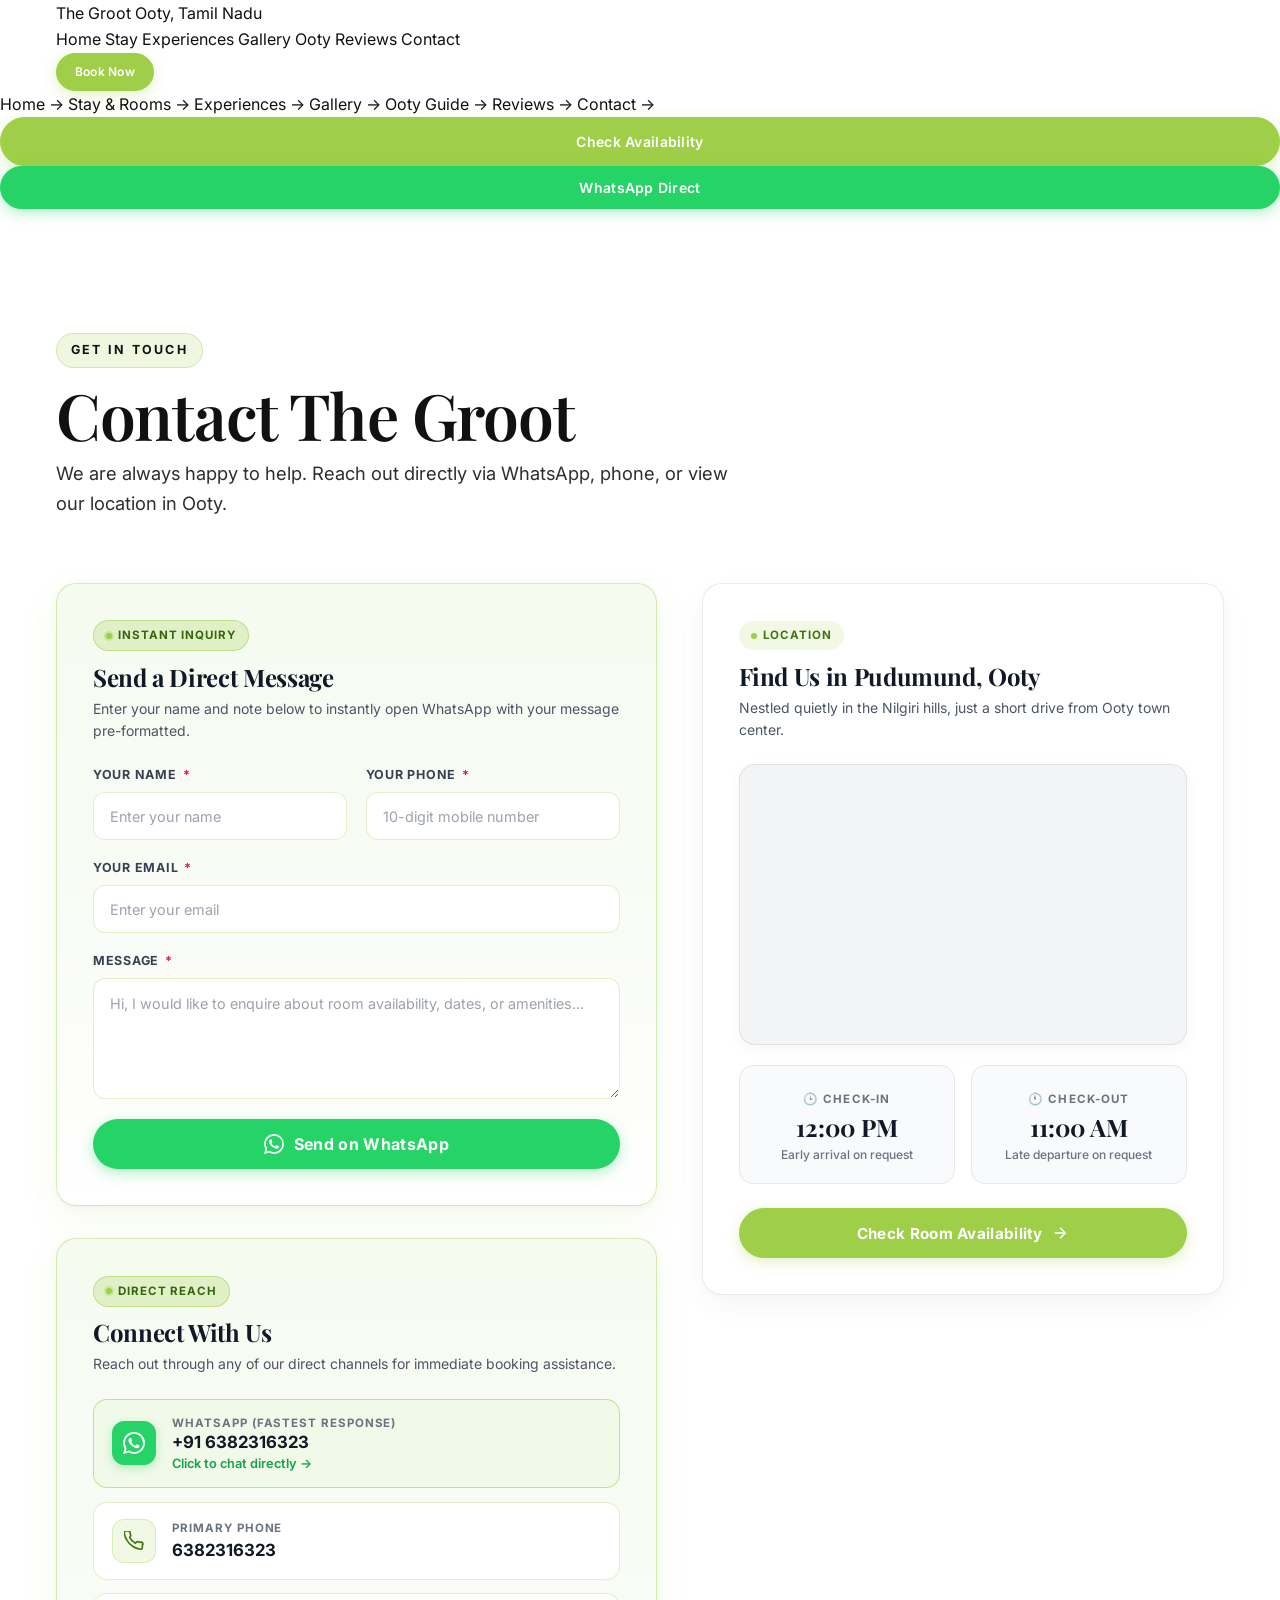
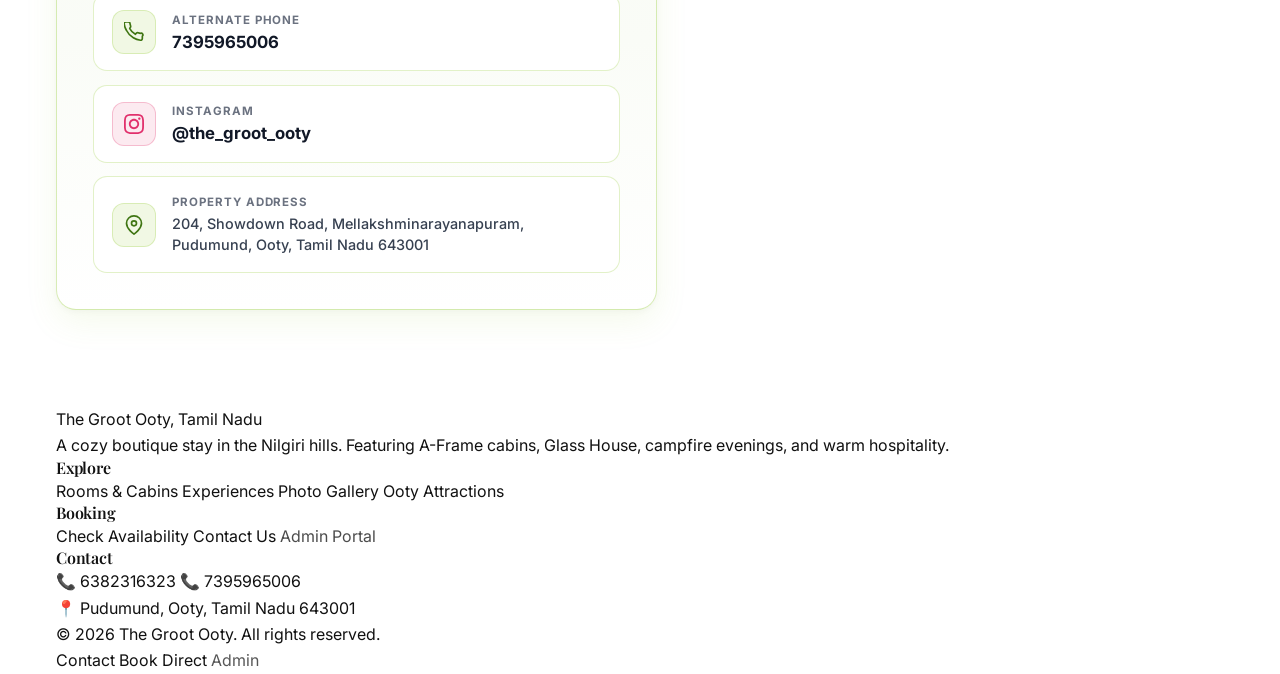
==== commit 9a73fdf9: "Redesign contact page with professional boutique hospitality styling and restored Groot green brand " ====
--- a/contact.html
+++ b/contact.html
@@ -19,96 +19,527 @@
   <link rel="stylesheet" href="css/footer.css?v=3.1" />
 
   <style>
+    /* =========================================================
+       THE GROOT OOTY — Contact Page Premium Scoped Styles
+       ========================================================= */
     .contact-layout {
       display: grid;
-      grid-template-columns: 1.1fr 1fr;
-      gap: clamp(2.5rem, 5vw, 4.5rem);
+      grid-template-columns: 1.15fr 1fr;
+      gap: clamp(2rem, 3.5vw, 3rem);
       align-items: start;
       width: 100%;
       box-sizing: border-box;
     }
+
+    .contact-card {
+      background: #FFFFFF;
+      border: 1px solid rgba(17, 24, 39, 0.08);
+      border-radius: 20px;
+      padding: clamp(1.5rem, 3.5vw, 2.25rem);
+      box-shadow: 0 10px 30px rgba(0, 0, 0, 0.04), 0 2px 6px rgba(0, 0, 0, 0.02);
+      box-sizing: border-box;
+      width: 100%;
+      margin-bottom: 2rem;
+    }
+
+    /* Groot Brand Green Treatment for Instant Inquiry & Direct Reach Cards */
+    .contact-branded-card {
+      background: linear-gradient(180deg, #F6FBF0 0%, #FAFCF7 60%, #FFFFFF 100%);
+      border: 1.5px solid rgba(159, 207, 73, 0.40);
+      box-shadow: 0 12px 32px rgba(159, 207, 73, 0.10), 0 2px 6px rgba(0, 0, 0, 0.03);
+    }
+
+    .contact-branded-card .contact-card-badge {
+      background: rgba(159, 207, 73, 0.25);
+      border: 1px solid rgba(159, 207, 73, 0.50);
+      color: #35660D;
+    }
+
+    .contact-branded-card .contact-card-badge-dot {
+      background: #9FCF49;
+      box-shadow: 0 0 0 2px rgba(159, 207, 73, 0.35);
+    }
+
+    .contact-branded-card .contact-form-control {
+      background: #FFFFFF;
+      border: 1.5px solid rgba(159, 207, 73, 0.30);
+    }
+
+    .contact-branded-card .contact-form-control:hover {
+      border-color: #9FCF49;
+      background: #FFFFFF;
+    }
+
+    .contact-branded-card .contact-form-control:focus {
+      border-color: #9FCF49;
+      background: #FFFFFF;
+      box-shadow: 0 0 0 3.5px rgba(159, 207, 73, 0.28);
+    }
+
+    .contact-branded-card .contact-method-card {
+      background: #FFFFFF;
+      border: 1px solid rgba(159, 207, 73, 0.30);
+    }
+
+    .contact-branded-card .contact-method-card:hover {
+      background: #FFFFFF;
+      border-color: #9FCF49;
+      transform: translateY(-2px);
+      box-shadow: 0 6px 18px rgba(159, 207, 73, 0.20);
+    }
+
+    .contact-branded-card .contact-method-card.whatsapp-card {
+      background: #F1F9E8;
+      border-color: rgba(159, 207, 73, 0.55);
+    }
+
+    .contact-branded-card .contact-method-card.whatsapp-card:hover {
+      background: #FFFFFF;
+      border-color: #25D366;
+      box-shadow: 0 6px 20px rgba(37, 211, 102, 0.25);
+    }
+
+    .contact-card-header {
+      margin-bottom: 1.5rem;
+    }
+
+    .contact-card-badge {
+      display: inline-flex;
+      align-items: center;
+      gap: 6px;
+      padding: 5px 12px;
+      border-radius: 9999px;
+      background: rgba(159, 207, 73, 0.15);
+      color: #3F7512;
+      font-size: 0.72rem;
+      font-weight: 700;
+      text-transform: uppercase;
+      letter-spacing: 0.08em;
+      margin-bottom: 0.65rem;
+    }
+
+    .contact-card-badge-dot {
+      width: 6px;
+      height: 6px;
+      border-radius: 50%;
+      background: #9FCF49;
+      display: inline-block;
+    }
+
+    .contact-card-title {
+      font-family: var(--font-display);
+      font-size: 1.5rem;
+      font-weight: 700;
+      color: #111827;
+      margin: 0 0 0.4rem 0;
+      line-height: 1.25;
+    }
+
+    .contact-card-subtitle {
+      font-size: 0.875rem;
+      color: #4B5563;
+      line-height: 1.55;
+      margin: 0;
+    }
+
+    /* Contact Form Layout */
+    .contact-form-grid {
+      display: grid;
+      grid-template-columns: 1fr 1fr;
+      gap: 1.15rem;
+      margin-bottom: 1.25rem;
+      width: 100%;
+      box-sizing: border-box;
+    }
+
+    .col-name {
+      grid-column: 1;
+    }
+
+    .col-phone {
+      grid-column: 2;
+    }
+
+    .col-email {
+      grid-column: 1 / -1;
+    }
+
+    .col-message {
+      grid-column: 1 / -1;
+    }
+
+    .contact-form-group {
+      display: flex;
+      flex-direction: column;
+      gap: 6px;
+      width: 100%;
+      box-sizing: border-box;
+    }
+
+    .contact-form-label {
+      display: block;
+      font-size: 0.78rem;
+      font-weight: 700;
+      letter-spacing: 0.06em;
+      text-transform: uppercase;
+      color: #374151;
+    }
+
+    .contact-form-label .required-star {
+      color: #E11D48;
+      margin-left: 2px;
+    }
+
+    .contact-form-control {
+      width: 100%;
+      box-sizing: border-box;
+      height: 48px;
+      padding: 0 16px;
+      background: #F9FAFB;
+      border: 1.5px solid #E5E7EB;
+      border-radius: 12px;
+      font-family: var(--font-body);
+      font-size: 0.95rem;
+      color: #111827;
+      transition: all 0.2s cubic-bezier(0.16, 1, 0.3, 1);
+    }
+
+    .contact-form-control::placeholder {
+      color: #9CA3AF;
+      font-size: 0.9rem;
+    }
+
+    .contact-form-control:hover {
+      border-color: #D1D5DB;
+      background: #FFFFFF;
+    }
+
+    .contact-form-control:focus {
+      outline: none;
+      border-color: #9FCF49;
+      background: #FFFFFF;
+      box-shadow: 0 0 0 3.5px rgba(159, 207, 73, 0.22);
+    }
+
+    textarea.contact-form-control {
+      height: auto;
+      min-height: 110px;
+      padding: 14px 16px;
+      resize: vertical;
+      line-height: 1.5;
+    }
+
+    /* WhatsApp Submit CTA */
+    .contact-submit-btn {
+      width: 100%;
+      height: 50px;
+      font-size: 1rem;
+      font-weight: 700;
+      letter-spacing: 0.02em;
+      border-radius: 9999px;
+      display: inline-flex;
+      align-items: center;
+      justify-content: center;
+      gap: 10px;
+      background-color: #25D366;
+      color: #FFFFFF;
+      border: none;
+      cursor: pointer;
+      box-shadow: 0 4px 14px rgba(37, 211, 102, 0.35);
+      transition: all 0.2s ease;
+      box-sizing: border-box;
+    }
+
+    .contact-submit-btn:hover {
+      background-color: #1EBE5D;
+      box-shadow: 0 6px 20px rgba(37, 211, 102, 0.45);
+      transform: translateY(-2px);
+    }
+
+    .contact-submit-btn:active {
+      transform: translateY(0);
+    }
+
+    .contact-submit-btn svg {
+      width: 20px;
+      height: 20px;
+      fill: currentColor;
+      flex-shrink: 0;
+    }
+
+    .contact-feedback-box {
+      font-size: 0.88rem;
+      font-weight: 600;
+      padding: 12px 16px;
+      border-radius: 10px;
+      margin-bottom: 1.25rem;
+      text-align: center;
+      line-height: 1.4;
+      box-sizing: border-box;
+    }
+
+    /* Contact Methods List */
+    .contact-methods-list {
+      display: flex;
+      flex-direction: column;
+      gap: 0.85rem;
+    }
+
     .contact-method-card {
       display: flex;
-      align-items: flex-start;
-      gap: 1.25rem;
-      padding: 1.25rem;
-      background: rgba(255, 255, 255, 0.12);
-      border: 1px solid rgba(255, 255, 255, 0.25);
-      border-radius: var(--radius-lg);
+      align-items: center;
+      gap: 1rem;
+      padding: 1rem 1.15rem;
+      background: #F9FAFB;
+      border: 1px solid #E5E7EB;
+      border-radius: 14px;
       text-decoration: none;
-      color: #FFFFFF;
-      transition: all 0.2s ease;
-      margin-bottom: 0.85rem;
-      box-sizing: border-box;
-      width: 100%;
-      overflow-wrap: break-word;
-      word-wrap: break-word;
-    }
-    .contact-method-card > div:last-child {
-      flex: 1;
-      min-width: 0;
-    }
+      color: #111827;
+      transition: all 0.2s cubic-bezier(0.16, 1, 0.3, 1);
+      box-sizing: border-box;
+      width: 100%;
+      text-align: left;
+    }
+
     .contact-method-card:hover {
-      background: rgba(255, 255, 255, 0.22);
-      transform: translateX(4px);
-    }
+      background: #FFFFFF;
+      border-color: #9FCF49;
+      transform: translateY(-2px);
+      box-shadow: 0 4px 14px rgba(159, 207, 73, 0.15);
+    }
+
+    .contact-method-card.whatsapp-card {
+      background: #F4FAF0;
+      border-color: rgba(159, 207, 73, 0.4);
+    }
+
+    .contact-method-card.whatsapp-card:hover {
+      background: #FFFFFF;
+      border-color: #25D366;
+      box-shadow: 0 4px 16px rgba(37, 211, 102, 0.2);
+    }
+
     .contact-method-icon {
-      width: 46px;
-      height: 46px;
-      border-radius: var(--radius-md);
+      width: 44px;
+      height: 44px;
+      border-radius: 12px;
       display: flex;
       align-items: center;
       justify-content: center;
       flex-shrink: 0;
-    }
+      background: #FFFFFF;
+      border: 1px solid #E5E7EB;
+      color: #374151;
+      transition: all 0.2s ease;
+    }
+
+    .contact-method-card:hover .contact-method-icon {
+      transform: scale(1.05);
+    }
+
     .contact-method-icon.whatsapp {
-      background: rgba(255, 255, 255, 0.2);
+      background: #25D366;
+      border-color: #25D366;
       color: #FFFFFF;
-    }
+      box-shadow: 0 3px 10px rgba(37, 211, 102, 0.3);
+    }
+
     .contact-method-icon.phone {
-      background: rgba(255, 255, 255, 0.25);
-      color: #FFFFFF;
-    }
+      background: rgba(159, 207, 73, 0.15);
+      border-color: rgba(159, 207, 73, 0.3);
+      color: #3F7512;
+    }
+
     .contact-method-icon.instagram {
-      background: rgba(255, 255, 255, 0.25);
-      color: #FFFFFF;
-    }
+      background: rgba(225, 48, 108, 0.1);
+      border-color: rgba(225, 48, 108, 0.25);
+      color: #E1306C;
+    }
+
     .contact-method-icon.location {
-      background: rgba(255, 255, 255, 0.25);
-      color: #FFFFFF;
-    }
+      background: rgba(159, 207, 73, 0.15);
+      border-color: rgba(159, 207, 73, 0.3);
+      color: #3F7512;
+    }
+
+    .contact-method-info {
+      flex: 1;
+      min-width: 0;
+    }
+
+    .contact-method-tag {
+      font-size: 0.72rem;
+      font-weight: 700;
+      text-transform: uppercase;
+      letter-spacing: 0.08em;
+      color: #6B7280;
+      margin-bottom: 2px;
+    }
+
+    .contact-method-val {
+      font-size: 1.05rem;
+      font-weight: 700;
+      color: #111827;
+      line-height: 1.3;
+    }
+
+    .contact-method-action {
+      font-size: 0.8rem;
+      color: #16A34A;
+      font-weight: 600;
+      margin-top: 2px;
+      display: flex;
+      align-items: center;
+      gap: 4px;
+    }
+
+    .contact-method-address-text {
+      font-size: 0.9rem;
+      color: #374151;
+      line-height: 1.45;
+      font-weight: 500;
+    }
+
+    /* Right Column: Map & Timings */
     .map-frame {
-      border-radius: var(--radius-xl);
+      border-radius: 16px;
       overflow: hidden;
-      border: 1px solid var(--card-border);
+      border: 1px solid rgba(0, 0, 0, 0.08);
       aspect-ratio: 16/10;
-      box-shadow: var(--shadow-card);
-      background: var(--card-bg);
-      width: 100%;
-      box-sizing: border-box;
-    }
+      box-shadow: 0 4px 16px rgba(0, 0, 0, 0.04);
+      background: #F3F4F6;
+      width: 100%;
+      box-sizing: border-box;
+      margin-bottom: 1.25rem;
+    }
+
     .map-frame iframe {
       width: 100%;
       height: 100%;
       border: none;
-    }
-    .card-dark {
-      width: 100%;
-      box-sizing: border-box;
-      max-width: 100%;
-      overflow: hidden;
-    }
-    .card-dark .form-label {
-      color: #FFFFFF;
-    }
-    @media(max-width:900px){
-      .contact-layout { 
-        grid-template-columns: 1fr; 
-        gap: 2rem;
-      }
+      display: block;
+    }
+
+    .stay-timings-grid {
+      display: grid;
+      grid-template-columns: 1fr 1fr;
+      gap: 1rem;
+      margin-bottom: 1.5rem;
+      width: 100%;
+      box-sizing: border-box;
+    }
+
+    .timing-card {
+      background: #F9FAFB;
+      border: 1px solid #E5E7EB;
+      border-radius: 14px;
+      padding: 1.15rem 1rem;
+      text-align: center;
+      box-sizing: border-box;
+      transition: all 0.2s ease;
+    }
+
+    .timing-card:hover {
+      background: #FFFFFF;
+      border-color: #9FCF49;
+      box-shadow: 0 4px 12px rgba(159, 207, 73, 0.12);
+    }
+
+    .timing-header {
+      display: inline-flex;
+      align-items: center;
+      gap: 5px;
+      font-size: 0.72rem;
+      font-weight: 700;
+      text-transform: uppercase;
+      letter-spacing: 0.1em;
+      color: #6B7280;
+      margin-bottom: 0.25rem;
+    }
+
+    .timing-val {
+      font-family: var(--font-display);
+      font-size: 1.5rem;
+      font-weight: 700;
+      color: #111827;
+      line-height: 1.2;
+    }
+
+    .timing-note {
+      font-size: 0.75rem;
+      color: #6B7280;
+      margin-top: 3px;
+      font-weight: 500;
+    }
+
+    .contact-book-btn {
+      height: 50px;
+      font-size: 0.95rem;
+      font-weight: 700;
+      display: inline-flex;
+      align-items: center;
+      justify-content: center;
+      gap: 8px;
+      border-radius: 9999px;
+      width: 100%;
+      box-sizing: border-box;
+    }
+
+    /* Responsive Queries */
+    @media (max-width: 990px) {
+      .contact-layout {
+        grid-template-columns: 1fr;
+        gap: 2.25rem;
+      }
+    }
+
+    @media (max-width: 640px) {
+      .contact-card {
+        padding: 1.25rem 1rem;
+        border-radius: 16px;
+        margin-bottom: 1.5rem;
+      }
+
+      .contact-form-grid {
+        grid-template-columns: 1fr;
+        gap: 1rem;
+      }
+
+      .col-name, .col-phone, .col-email, .col-message {
+        grid-column: 1 / -1;
+      }
+
+      .contact-form-control {
+        height: 46px;
+        font-size: 0.92rem;
+        padding: 0 14px;
+      }
+
+      textarea.contact-form-control {
+        min-height: 100px;
+        padding: 12px 14px;
+      }
+
       .contact-method-card {
-        padding: 1rem;
-        gap: 1rem;
+        padding: 0.85rem 1rem;
+        gap: 0.85rem;
+      }
+
+      .contact-method-icon {
+        width: 40px;
+        height: 40px;
+      }
+
+      .stay-timings-grid {
+        gap: 0.75rem;
+      }
+
+      .timing-card {
+        padding: 1rem 0.75rem;
+      }
+
+      .timing-val {
+        font-size: 1.35rem;
       }
     }
   </style>
@@ -169,107 +600,136 @@
       </div>
 
       <div class="contact-layout">
-        <!-- Left: Contact Details & Quick Message -->
-        <div>
-          <div class="card-dark" data-reveal="fade-up" style="margin-bottom: 1.75rem;">
-            <!-- WhatsApp -->
-            <button onclick="quickWhatsApp()" class="contact-method-card" style="width:100%; text-align:left; cursor:pointer;">
-              <div class="contact-method-icon whatsapp">
-                <svg xmlns="http://www.w3.org/2000/svg" width="22" height="22" viewBox="0 0 24 24" fill="currentColor"><path d="M17.472 14.382c-.297-.149-1.758-.867-2.03-.967-.273-.099-.471-.148-.67.15-.197.297-.767.966-.94 1.164-.173.199-.347.223-.644.075-.297-.15-1.255-.463-2.39-1.475-.883-.788-1.48-1.761-1.653-2.059-.173-.297-.018-.458.13-.606.134-.133.298-.347.446-.52.149-.174.198-.298.298-.497.099-.198.05-.371-.025-.52-.075-.149-.669-1.612-.916-2.207-.242-.579-.487-.5-.669-.51-.173-.008-.371-.01-.57-.01-.198 0-.52.074-.792.372-.272.297-1.04 1.016-1.04 2.479 0 1.462 1.065 2.875 1.213 3.074.149.198 2.096 3.2 5.077 4.487.709.306 1.262.489 1.694.625.712.227 1.36.195 1.871.118.571-.085 1.758-.719 2.006-1.413.248-.694.248-1.289.173-1.413-.074-.124-.272-.198-.57-.347m-5.421 7.403h-.004a9.87 9.87 0 01-5.031-1.378l-.361-.214-3.741.982.998-3.648-.235-.374a9.86 9.86 0 01-1.51-5.26c.001-5.45 4.436-9.884 9.888-9.884 2.64 0 5.122 1.03 6.988 2.898a9.825 9.825 0 012.893 6.994c-.003 5.45-4.437 9.884-9.885 9.884m8.413-18.297A11.815 11.815 0 0012.05 0C5.495 0 .16 5.335.157 11.892c0 2.096.547 4.142 1.588 5.945L.057 24l6.305-1.654a11.882 11.882 0 005.683 1.448h.005c6.554 0 11.89-5.335 11.893-11.893a11.821 11.821 0 00-3.48-8.413z"/></svg>
+        <!-- Left: Direct Message Form & Quick Contact Channels -->
+        <div class="contact-left-col">
+          <!-- Direct Message Form Card (Main Priority) -->
+          <div class="contact-card contact-branded-card" data-reveal="fade-up">
+            <div class="contact-card-header">
+              <span class="contact-card-badge">
+                <span class="contact-card-badge-dot"></span>
+                Instant Inquiry
+              </span>
+              <h2 class="contact-card-title">Send a Direct Message</h2>
+              <p class="contact-card-subtitle">
+                Enter your name and note below to instantly open WhatsApp with your message pre-formatted.
+              </p>
+            </div>
+
+            <form id="contact-form" onsubmit="event.preventDefault(); sendContactMessage();" novalidate>
+              <div class="contact-form-grid">
+                <div class="contact-form-group col-name">
+                  <label class="contact-form-label" for="contact-name">Your Name <span class="required-star">*</span></label>
+                  <input type="text" class="contact-form-control" id="contact-name" placeholder="Enter your name" required />
+                </div>
+                <div class="contact-form-group col-phone">
+                  <label class="contact-form-label" for="contact-phone">Your Phone <span class="required-star">*</span></label>
+                  <input type="tel" class="contact-form-control" id="contact-phone" placeholder="10-digit mobile number" required />
+                </div>
+                <div class="contact-form-group col-email">
+                  <label class="contact-form-label" for="contact-email">Your Email <span class="required-star">*</span></label>
+                  <input type="email" class="contact-form-control" id="contact-email" placeholder="Enter your email" required />
+                </div>
+                <div class="contact-form-group col-message">
+                  <label class="contact-form-label" for="contact-message">Message <span class="required-star">*</span></label>
+                  <textarea class="contact-form-control" id="contact-message" rows="4" placeholder="Hi, I would like to enquire about room availability, dates, or amenities..." required></textarea>
+                </div>
               </div>
-              <div>
-                <div style="font-size:0.75rem; color:rgba(255,255,255,0.85); font-weight:700; text-transform:uppercase; letter-spacing:0.08em;">WhatsApp (Fastest Response)</div>
-                <div style="font-size:1.1rem; font-weight:700; color:#FFFFFF; margin:2px 0;">+91 6382316323</div>
-                <div style="font-size:0.8rem; color:rgba(255,255,255,0.75);">Click to chat directly &rarr;</div>
-              </div>
-            </button>
-
-            <!-- Phone 1 -->
-            <a href="tel:6382316323" class="contact-method-card" data-phone="1">
-              <div class="contact-method-icon phone">
-                <svg xmlns="http://www.w3.org/2000/svg" width="20" height="20" viewBox="0 0 24 24" fill="none" stroke="currentColor" stroke-width="2"><path d="M22 16.92v3a2 2 0 01-2.18 2 19.79 19.79 0 01-8.63-3.07A19.5 19.5 0 013.07 10.2 19.79 19.79 0 01.22 2.18 2 2 0 012.18 0h3a2 2 0 012 1.72c.127.96.361 1.903.7 2.81a2 2 0 01-.45 2.11L6.91 7.91a16 16 0 006.72 6.72l1.27-1.27a2 2 0 012.11-.45c.907.339 1.85.573 2.81.7A2 2 0 0122 16.92z"/></svg>
-              </div>
-              <div>
-                <div style="font-size:0.75rem; color:rgba(255,255,255,0.75); font-weight:700; text-transform:uppercase;">Primary Phone</div>
-                <div style="font-size:1.05rem; font-weight:600; color:#FFFFFF;">6382316323</div>
-              </div>
-            </a>
-
-            <!-- Phone 2 -->
-            <a href="tel:7395965006" class="contact-method-card" data-phone="2">
-              <div class="contact-method-icon phone">
-                <svg xmlns="http://www.w3.org/2000/svg" width="20" height="20" viewBox="0 0 24 24" fill="none" stroke="currentColor" stroke-width="2"><path d="M22 16.92v3a2 2 0 01-2.18 2 19.79 19.79 0 01-8.63-3.07A19.5 19.5 0 013.07 10.2 19.79 19.79 0 01.22 2.18 2 2 0 012.18 0h3a2 2 0 012 1.72c.127.96.361 1.903.7 2.81a2 2 0 01-.45 2.11L6.91 7.91a16 16 0 006.72 6.72l1.27-1.27a2 2 0 012.11-.45c.907.339 1.85.573 2.81.7A2 2 0 0122 16.92z"/></svg>
-              </div>
-              <div>
-                <div style="font-size:0.75rem; color:rgba(255,255,255,0.75); font-weight:700; text-transform:uppercase;">Alternate Phone</div>
-                <div style="font-size:1.05rem; font-weight:600; color:#FFFFFF;">7395965006</div>
-              </div>
-            </a>
-
-            <!-- Instagram -->
-            <a href="https://www.instagram.com/the_groot_ooty/" target="_blank" rel="noopener noreferrer" class="contact-method-card">
-              <div class="contact-method-icon instagram">
-                <svg xmlns="http://www.w3.org/2000/svg" width="20" height="20" viewBox="0 0 24 24" fill="currentColor"><path d="M12 2.163c3.204 0 3.584.012 4.85.07 3.252.148 4.771 1.691 4.919 4.919.058 1.265.069 1.645.069 4.849 0 3.205-.012 3.584-.069 4.849-.149 3.225-1.664 4.771-4.919 4.919-1.266.058-1.644.07-4.85.07-3.204 0-3.584-.012-4.849-.07-3.26-.149-4.771-1.699-4.919-4.92-.058-1.265-.07-1.644-.07-4.849 0-3.204.013-3.583.07-4.849.149-3.227 1.664-4.771 4.919-4.919 1.266-.057 1.645-.069 4.849-.069zm0-2.163c-3.259 0-3.667.014-4.947.072-4.358.2-6.78 2.618-6.98 6.98-.059 1.281-.073 1.689-.073 4.948 0 3.259.014 3.668.072 4.948.2 4.358 2.618 6.78 6.98 6.98 1.281.058 1.689.072 4.948.072 3.259 0 3.668-.014 4.948-.072 4.354-.2 6.782-2.618 6.979-6.98.059-1.28.073-1.689.073-4.948 0-3.259-.014-3.667-.072-4.947-.196-4.354-2.617-6.78-6.979-6.98-1.281-.059-1.69-.073-4.949-.073zm0 5.838c-3.403 0-6.162 2.759-6.162 6.162s2.759 6.163 6.162 6.163 6.162-2.759 6.162-6.163c0-3.403-2.759-6.162-6.162-6.162zm0 10.162c-2.209 0-4-1.79-4-4 0-2.209 1.791-4 4-4s4 1.791 4 4c0 2.21-1.791 4-4 4zm6.406-11.845c-.796 0-1.441.645-1.441 1.44s.645 1.44 1.441 1.44c.795 0 1.439-.645 1.439-1.44s-.644-1.44-1.439-1.44z"/></svg>
-              </div>
-              <div>
-                <div style="font-size:0.75rem; color:rgba(255,255,255,0.75); font-weight:700; text-transform:uppercase;">Instagram</div>
-                <div style="font-size:1.05rem; font-weight:600; color:#FFFFFF;">@the_groot_ooty</div>
-              </div>
-            </a>
-
-            <!-- Address -->
-            <div class="contact-method-card" style="cursor:default;">
-              <div class="contact-method-icon location">
-                <svg xmlns="http://www.w3.org/2000/svg" width="20" height="20" viewBox="0 0 24 24" fill="none" stroke="currentColor" stroke-width="2"><path d="M21 10c0 7-9 13-9 13s-9-6-9-13a9 9 0 0118 0z"/><circle cx="12" cy="10" r="3"/></svg>
-              </div>
-              <div>
-                <div style="font-size:0.75rem; color:rgba(255,255,255,0.75); font-weight:700; text-transform:uppercase;">Property Address</div>
-                <div style="font-size:0.95rem; font-weight:500; color:#FFFFFF; line-height:1.5;">
-                  204, Showdown Road, Mellakshminarayanapuram, Pudumund, Ooty, Tamil Nadu 643001
+
+              <div id="contact-feedback" class="contact-feedback-box" style="display:none;"></div>
+
+              <button type="button" class="btn btn-whatsapp contact-submit-btn" id="contact-submit" onclick="sendContactMessage()">
+                <svg xmlns="http://www.w3.org/2000/svg" viewBox="0 0 24 24" aria-hidden="true"><path d="M17.472 14.382c-.297-.149-1.758-.867-2.03-.967-.273-.099-.471-.148-.67.15-.197.297-.767.966-.94 1.164-.173.199-.347.223-.644.075-.297-.15-1.255-.463-2.39-1.475-.883-.788-1.48-1.761-1.653-2.059-.173-.297-.018-.458.13-.606.134-.133.298-.347.446-.52.149-.174.198-.298.298-.497.099-.198.05-.371-.025-.52-.075-.149-.669-1.612-.916-2.207-.242-.579-.487-.5-.669-.51-.173-.008-.371-.01-.57-.01-.198 0-.52.074-.792.372-.272.297-1.04 1.016-1.04 2.479 0 1.462 1.065 2.875 1.213 3.074.149.198 2.096 3.2 5.077 4.487.709.306 1.262.489 1.694.625.712.227 1.36.195 1.871.118.571-.085 1.758-.719 2.006-1.413.248-.694.248-1.289.173-1.413-.074-.124-.272-.198-.57-.347m-5.421 7.403h-.004a9.87 9.87 0 01-5.031-1.378l-.361-.214-3.741.982.998-3.648-.235-.374a9.86 9.86 0 01-1.51-5.26c.001-5.45 4.436-9.884 9.888-9.884 2.64 0 5.122 1.03 6.988 2.898a9.825 9.825 0 012.893 6.994c-.003 5.45-4.437 9.884-9.885 9.884m8.413-18.297A11.815 11.815 0 0012.05 0C5.495 0 .16 5.335.157 11.892c0 2.096.547 4.142 1.588 5.945L.057 24l6.305-1.654a11.882 11.882 0 005.683 1.448h.005c6.554 0 11.89-5.335 11.893-11.893a11.821 11.821 0 00-3.48-8.413z"/></svg>
+                <span>Send on WhatsApp</span>
+              </button>
+            </form>
+          </div>
+
+          <!-- Contact Channels Card -->
+          <div class="contact-card contact-branded-card" data-reveal="fade-up" data-delay="100">
+            <div class="contact-card-header">
+              <span class="contact-card-badge">
+                <span class="contact-card-badge-dot"></span>
+                Direct Reach
+              </span>
+              <h2 class="contact-card-title">Connect With Us</h2>
+              <p class="contact-card-subtitle">Reach out through any of our direct channels for immediate booking assistance.</p>
+            </div>
+
+            <div class="contact-methods-list">
+              <!-- WhatsApp -->
+              <button type="button" onclick="quickWhatsApp()" class="contact-method-card whatsapp-card" style="cursor:pointer;" aria-label="Chat on WhatsApp">
+                <div class="contact-method-icon whatsapp">
+                  <svg xmlns="http://www.w3.org/2000/svg" width="22" height="22" viewBox="0 0 24 24" fill="currentColor" aria-hidden="true"><path d="M17.472 14.382c-.297-.149-1.758-.867-2.03-.967-.273-.099-.471-.148-.67.15-.197.297-.767.966-.94 1.164-.173.199-.347.223-.644.075-.297-.15-1.255-.463-2.39-1.475-.883-.788-1.48-1.761-1.653-2.059-.173-.297-.018-.458.13-.606.134-.133.298-.347.446-.52.149-.174.198-.298.298-.497.099-.198.05-.371-.025-.52-.075-.149-.669-1.612-.916-2.207-.242-.579-.487-.5-.669-.51-.173-.008-.371-.01-.57-.01-.198 0-.52.074-.792.372-.272.297-1.04 1.016-1.04 2.479 0 1.462 1.065 2.875 1.213 3.074.149.198 2.096 3.2 5.077 4.487.709.306 1.262.489 1.694.625.712.227 1.36.195 1.871.118.571-.085 1.758-.719 2.006-1.413.248-.694.248-1.289.173-1.413-.074-.124-.272-.198-.57-.347m-5.421 7.403h-.004a9.87 9.87 0 01-5.031-1.378l-.361-.214-3.741.982.998-3.648-.235-.374a9.86 9.86 0 01-1.51-5.26c.001-5.45 4.436-9.884 9.888-9.884 2.64 0 5.122 1.03 6.988 2.898a9.825 9.825 0 012.893 6.994c-.003 5.45-4.437 9.884-9.885 9.884m8.413-18.297A11.815 11.815 0 0012.05 0C5.495 0 .16 5.335.157 11.892c0 2.096.547 4.142 1.588 5.945L.057 24l6.305-1.654a11.882 11.882 0 005.683 1.448h.005c6.554 0 11.89-5.335 11.893-11.893a11.821 11.821 0 00-3.48-8.413z"/></svg>
+                </div>
+                <div class="contact-method-info">
+                  <div class="contact-method-tag">WhatsApp (Fastest Response)</div>
+                  <div class="contact-method-val">+91 6382316323</div>
+                  <div class="contact-method-action">Click to chat directly &rarr;</div>
+                </div>
+              </button>
+
+              <!-- Phone 1 -->
+              <a href="tel:6382316323" class="contact-method-card" data-phone="1">
+                <div class="contact-method-icon phone">
+                  <svg xmlns="http://www.w3.org/2000/svg" width="20" height="20" viewBox="0 0 24 24" fill="none" stroke="currentColor" stroke-width="2" aria-hidden="true"><path d="M22 16.92v3a2 2 0 01-2.18 2 19.79 19.79 0 01-8.63-3.07A19.5 19.5 0 013.07 10.2 19.79 19.79 0 01.22 2.18 2 2 0 012.18 0h3a2 2 0 012 1.72c.127.96.361 1.903.7 2.81a2 2 0 01-.45 2.11L6.91 7.91a16 16 0 006.72 6.72l1.27-1.27a2 2 0 012.11-.45c.907.339 1.85.573 2.81.7A2 2 0 0122 16.92z"/></svg>
+                </div>
+                <div class="contact-method-info">
+                  <div class="contact-method-tag">Primary Phone</div>
+                  <div class="contact-method-val">6382316323</div>
+                </div>
+              </a>
+
+              <!-- Phone 2 -->
+              <a href="tel:7395965006" class="contact-method-card" data-phone="2">
+                <div class="contact-method-icon phone">
+                  <svg xmlns="http://www.w3.org/2000/svg" width="20" height="20" viewBox="0 0 24 24" fill="none" stroke="currentColor" stroke-width="2" aria-hidden="true"><path d="M22 16.92v3a2 2 0 01-2.18 2 19.79 19.79 0 01-8.63-3.07A19.5 19.5 0 013.07 10.2 19.79 19.79 0 01.22 2.18 2 2 0 012.18 0h3a2 2 0 012 1.72c.127.96.361 1.903.7 2.81a2 2 0 01-.45 2.11L6.91 7.91a16 16 0 006.72 6.72l1.27-1.27a2 2 0 012.11-.45c.907.339 1.85.573 2.81.7A2 2 0 0122 16.92z"/></svg>
+                </div>
+                <div class="contact-method-info">
+                  <div class="contact-method-tag">Alternate Phone</div>
+                  <div class="contact-method-val">7395965006</div>
+                </div>
+              </a>
+
+              <!-- Instagram -->
+              <a href="https://www.instagram.com/the_groot_ooty/" target="_blank" rel="noopener noreferrer" class="contact-method-card">
+                <div class="contact-method-icon instagram">
+                  <svg xmlns="http://www.w3.org/2000/svg" width="20" height="20" viewBox="0 0 24 24" fill="currentColor" aria-hidden="true"><path d="M12 2.163c3.204 0 3.584.012 4.85.07 3.252.148 4.771 1.691 4.919 4.919.058 1.265.069 1.645.069 4.849 0 3.205-.012 3.584-.069 4.849-.149 3.225-1.664 4.771-4.919 4.919-1.266.058-1.644.07-4.85.07-3.204 0-3.584-.012-4.849-.07-3.26-.149-4.771-1.699-4.919-4.92-.058-1.265-.07-1.644-.07-4.849 0-3.204.013-3.583.07-4.849.149-3.227 1.664-4.771 4.919-4.919 1.266-.057 1.645-.069 4.849-.069zm0-2.163c-3.259 0-3.667.014-4.947.072-4.358.2-6.78 2.618-6.98 6.98-.059 1.281-.073 1.689-.073 4.948 0 3.259.014 3.668.072 4.948.2 4.358 2.618 6.78 6.98 6.98 1.281.058 1.689.072 4.948.072 3.259 0 3.668-.014 4.948-.072 4.354-.2 6.782-2.618 6.979-6.98.059-1.28.073-1.689.073-4.948 0-3.259-.014-3.667-.072-4.947-.196-4.354-2.617-6.78-6.979-6.98-1.281-.059-1.69-.073-4.949-.073zm0 5.838c-3.403 0-6.162 2.759-6.162 6.162s2.759 6.163 6.162 6.163 6.162-2.759 6.162-6.163c0-3.403-2.759-6.162-6.162-6.162zm0 10.162c-2.209 0-4-1.79-4-4 0-2.209 1.791-4 4-4s4 1.791 4 4c0 2.21-1.791 4-4 4zm6.406-11.845c-.796 0-1.441.645-1.441 1.44s.645 1.44 1.441 1.44c.795 0 1.439-.645 1.439-1.44s-.644-1.44-1.439-1.44z"/></svg>
+                </div>
+                <div class="contact-method-info">
+                  <div class="contact-method-tag">Instagram</div>
+                  <div class="contact-method-val">@the_groot_ooty</div>
+                </div>
+              </a>
+
+              <!-- Address -->
+              <div class="contact-method-card" style="cursor:default;">
+                <div class="contact-method-icon location">
+                  <svg xmlns="http://www.w3.org/2000/svg" width="20" height="20" viewBox="0 0 24 24" fill="none" stroke="currentColor" stroke-width="2" aria-hidden="true"><path d="M21 10c0 7-9 13-9 13s-9-6-9-13a9 9 0 0118 0z"/><circle cx="12" cy="10" r="3"/></svg>
+                </div>
+                <div class="contact-method-info">
+                  <div class="contact-method-tag">Property Address</div>
+                  <div class="contact-method-address-text">
+                    204, Showdown Road, Mellakshminarayanapuram, Pudumund, Ooty, Tamil Nadu 643001
+                  </div>
                 </div>
               </div>
             </div>
           </div>
-
-          <!-- Quick Message Box -->
-          <div class="card-dark" data-reveal="fade-up" data-delay="100">
-            <h3 style="font-family:var(--font-display); font-size:1.35rem; color:#FFFFFF; margin-bottom:0.5rem;">
-              Send a Direct Message
-            </h3>
-            <p style="font-size:0.85rem; color:rgba(255,255,255,0.75); margin-bottom:1.25rem;">
-              Enter your name and note below to instantly open WhatsApp with your message pre-formatted.
-            </p>
-            <div class="form-group">
-              <label class="form-label" for="contact-name">Your Name</label>
-              <input type="text" class="form-control" id="contact-name" placeholder="Enter your name" />
+        </div>
+
+        <!-- Right: Map Embed & Directions -->
+        <div class="contact-right-col" data-reveal="fade-left">
+          <div class="contact-card">
+            <div class="contact-card-header">
+              <span class="contact-card-badge">
+                <span class="contact-card-badge-dot"></span>
+                Location
+              </span>
+              <h2 class="contact-card-title">Find Us in Pudumund, Ooty</h2>
+              <p class="contact-card-subtitle">Nestled quietly in the Nilgiri hills, just a short drive from Ooty town center.</p>
             </div>
-            <div class="form-group">
-              <label class="form-label" for="contact-phone">Your Phone</label>
-              <input type="tel" class="form-control" id="contact-phone" placeholder="10-digit mobile number" />
-            </div>
-            <div class="form-group">
-              <label class="form-label" for="contact-email">Your Email</label>
-              <input type="email" class="form-control" id="contact-email" placeholder="Enter your email" />
-            </div>
-            <div class="form-group">
-              <label class="form-label" for="contact-message">Message</label>
-              <textarea class="form-control" id="contact-message" rows="3" placeholder="Hi, I would like to enquire about..."></textarea>
-            </div>
-            <div id="contact-feedback" style="display:none; font-size:0.85rem; padding:10px; border-radius:var(--radius-md); margin-bottom:1rem; text-align:center;"></div>
-            <button class="btn btn-whatsapp btn-block btn-lg" id="contact-submit" onclick="sendContactMessage()">
-              <svg xmlns="http://www.w3.org/2000/svg" viewBox="0 0 24 24"><path d="M17.472 14.382c-.297-.149-1.758-.867-2.03-.967-.273-.099-.471-.148-.67.15-.197.297-.767.966-.94 1.164-.173.199-.347.223-.644.075-.297-.15-1.255-.463-2.39-1.475-.883-.788-1.48-1.761-1.653-2.059-.173-.297-.018-.458.13-.606.134-.133.298-.347.446-.52.149-.174.198-.298.298-.497.099-.198.05-.371-.025-.52-.075-.149-.669-1.612-.916-2.207-.242-.579-.487-.5-.669-.51-.173-.008-.371-.01-.57-.01-.198 0-.52.074-.792.372-.272.297-1.04 1.016-1.04 2.479 0 1.462 1.065 2.875 1.213 3.074.149.198 2.096 3.2 5.077 4.487.709.306 1.262.489 1.694.625.712.227 1.36.195 1.871.118.571-.085 1.758-.719 2.006-1.413.248-.694.248-1.289.173-1.413-.074-.124-.272-.198-.57-.347m-5.421 7.403h-.004a9.87 9.87 0 01-5.031-1.378l-.361-.214-3.741.982.998-3.648-.235-.374a9.86 9.86 0 01-1.51-5.26c.001-5.45 4.436-9.884 9.888-9.884 2.64 0 5.122 1.03 6.988 2.898a9.825 9.825 0 012.893 6.994c-.003 5.45-4.437 9.884-9.885 9.884m8.413-18.297A11.815 11.815 0 0012.05 0C5.495 0 .16 5.335.157 11.892c0 2.096.547 4.142 1.588 5.945L.057 24l6.305-1.654a11.882 11.882 0 005.683 1.448h.005c6.554 0 11.89-5.335 11.893-11.893a11.821 11.821 0 00-3.48-8.413z"/></svg>
-              Send on WhatsApp
-            </button>
-          </div>
-        </div>
-
-        <!-- Right: Map Embed & Directions -->
-        <div>
-          <div data-reveal="fade-left">
-            <h2 style="font-family:var(--font-display); font-size:1.6rem; color:var(--color-obsidian); margin-bottom:1rem;">
-              Find Us in Pudumund, Ooty
-            </h2>
-            <div class="map-frame" style="margin-bottom:1.5rem;">
+
+            <div class="map-frame">
               <iframe
                 src="https://maps.google.com/maps?q=11.4067,76.7032&z=15&output=embed"
                 title="The Groot Ooty location map"
@@ -279,21 +739,30 @@
             </div>
 
             <!-- Check-in Cards -->
-            <div style="display:grid; grid-template-columns:1fr 1fr; gap:1rem; margin-bottom:1.5rem;">
-              <div class="card-dark" style="text-align:center; padding:1.25rem;">
-                <div style="font-size:0.75rem; font-weight:700; text-transform:uppercase; letter-spacing:0.1em; color:rgba(255,255,255,0.85); margin-bottom:0.25rem;">Check-in</div>
-                <div style="font-family:var(--font-display); font-size:1.5rem; font-weight:700; color:#FFFFFF;">12:00 PM</div>
-                <div style="font-size:0.75rem; color:rgba(255,255,255,0.75); margin-top:2px;">Early arrival on request</div>
+            <div class="stay-timings-grid">
+              <div class="timing-card">
+                <div class="timing-header">
+                  <span>🕒</span>
+                  <span>Check-in</span>
+                </div>
+                <div class="timing-val">12:00 PM</div>
+                <div class="timing-note">Early arrival on request</div>
               </div>
 
-              <div class="card-dark" style="text-align:center; padding:1.25rem;">
-                <div style="font-size:0.75rem; font-weight:700; text-transform:uppercase; letter-spacing:0.1em; color:rgba(255,255,255,0.85); margin-bottom:0.25rem;">Check-out</div>
-                <div style="font-family:var(--font-display); font-size:1.5rem; font-weight:700; color:#FFFFFF;">11:00 AM</div>
-                <div style="font-size:0.75rem; color:rgba(255,255,255,0.75); margin-top:2px;">Late departure on request</div>
+              <div class="timing-card">
+                <div class="timing-header">
+                  <span>🕚</span>
+                  <span>Check-out</span>
+                </div>
+                <div class="timing-val">11:00 AM</div>
+                <div class="timing-note">Late departure on request</div>
               </div>
             </div>
 
-            <a href="booking.html" class="btn btn-primary btn-block btn-lg">Check Room Availability</a>
+            <a href="booking.html" class="btn btn-primary btn-block contact-book-btn">
+              <span>Check Room Availability</span>
+              <svg xmlns="http://www.w3.org/2000/svg" width="18" height="18" viewBox="0 0 24 24" fill="none" stroke="currentColor" stroke-width="2" aria-hidden="true"><path d="M5 12h14M12 5l7 7-7 7"/></svg>
+            </a>
           </div>
         </div>
       </div>
@@ -365,9 +834,9 @@
 
       const showFeedback = (text, isError) => {
         feedback.style.display = 'block';
-        feedback.style.backgroundColor = isError ? 'rgba(255,82,82,0.1)' : 'rgba(159,207,73,0.1)';
-        feedback.style.color = isError ? '#ff5252' : '#9FCF49';
-        feedback.style.border = `1px solid ${isError ? '#ff5252' : '#9FCF49'}`;
+        feedback.style.backgroundColor = isError ? 'rgba(239, 68, 68, 0.08)' : 'rgba(159, 207, 73, 0.12)';
+        feedback.style.color = isError ? '#DC2626' : '#2F6E12';
+        feedback.style.border = `1px solid ${isError ? 'rgba(239, 68, 68, 0.3)' : 'rgba(159, 207, 73, 0.4)'}`;
         feedback.innerText = text;
       };
 
